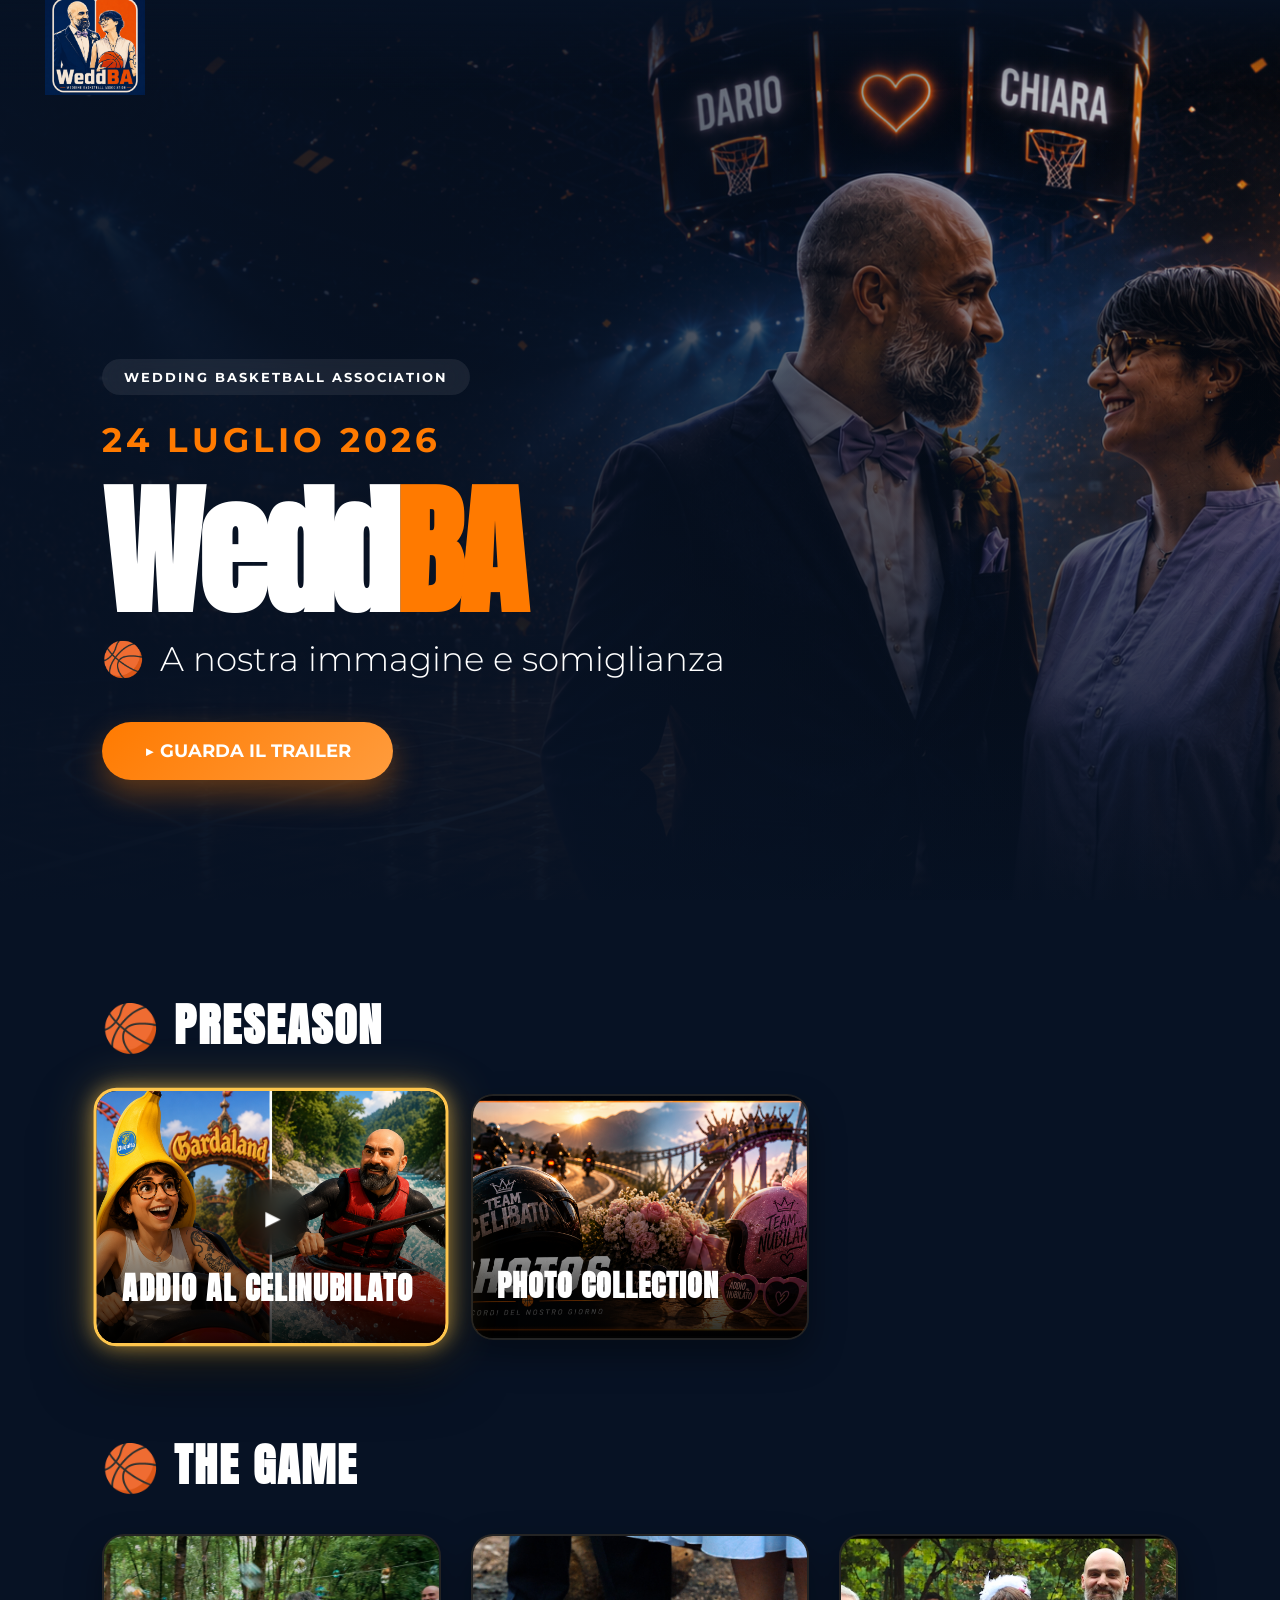
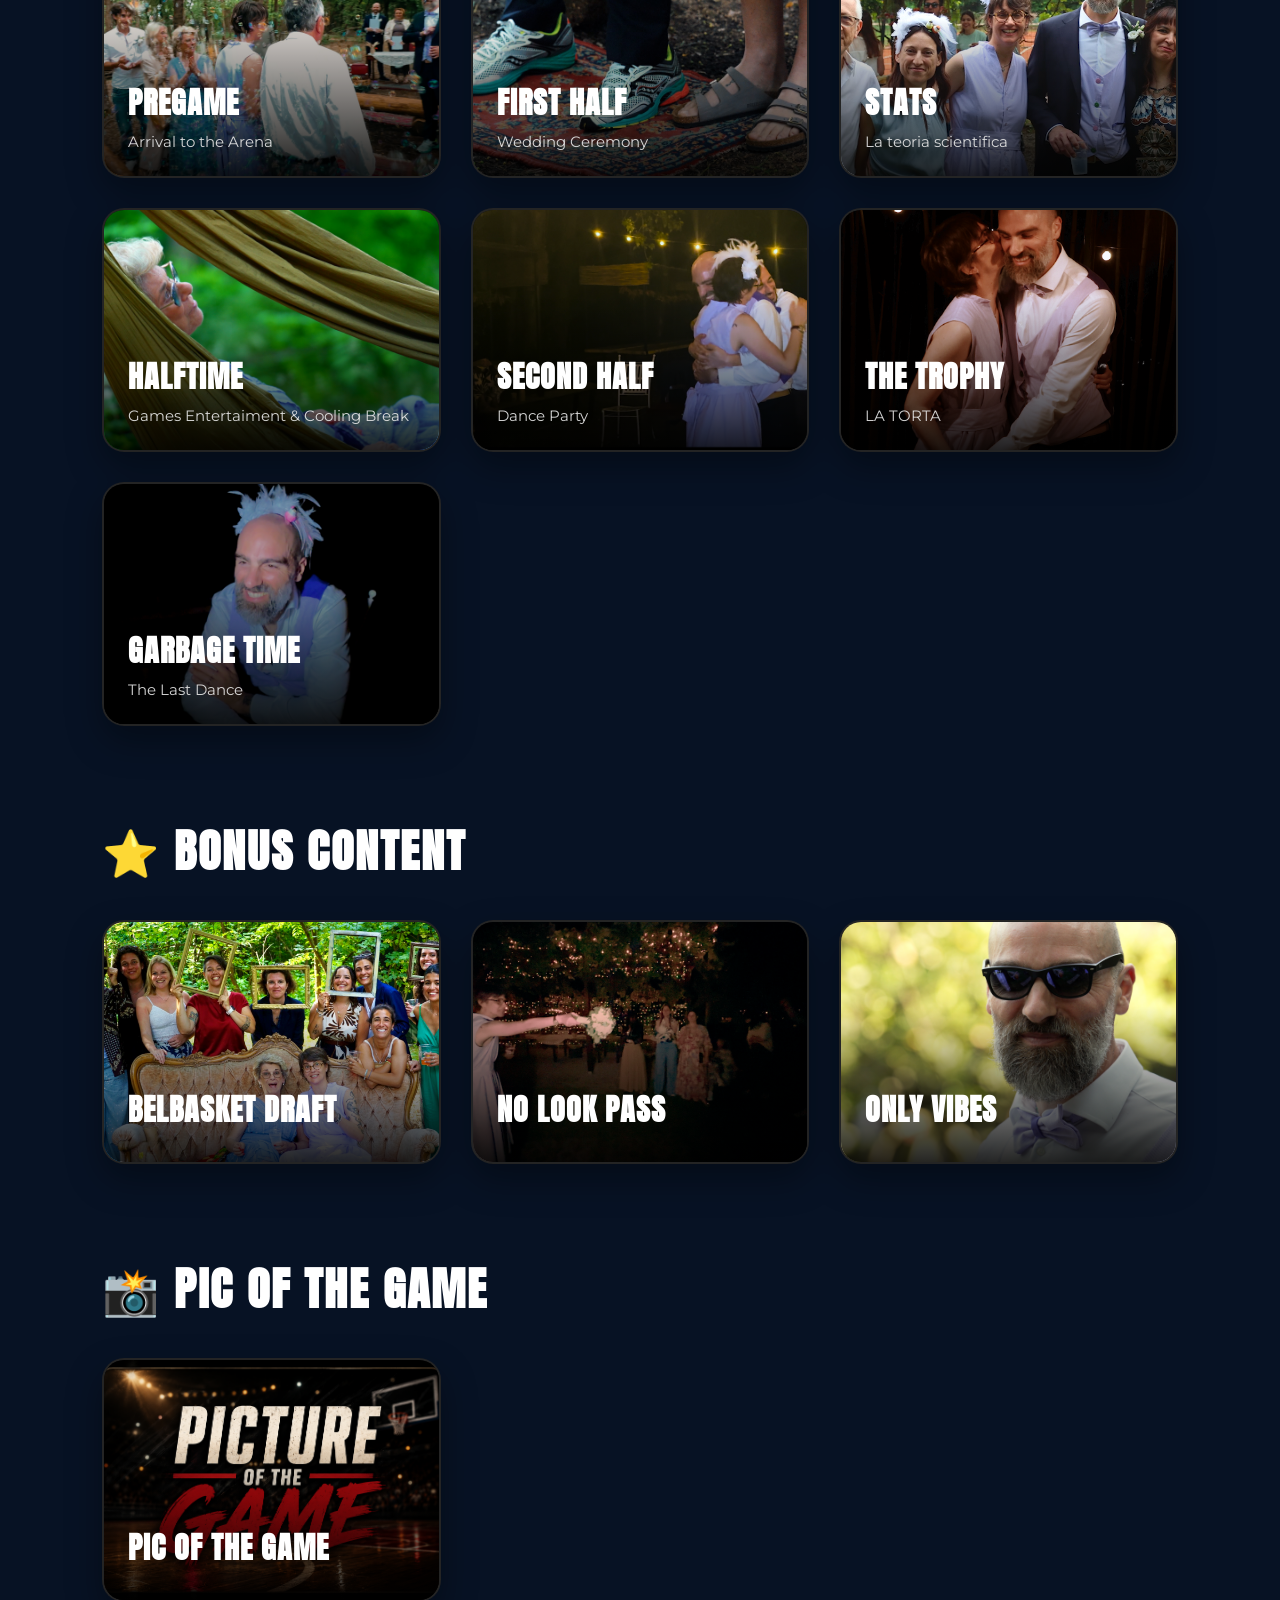
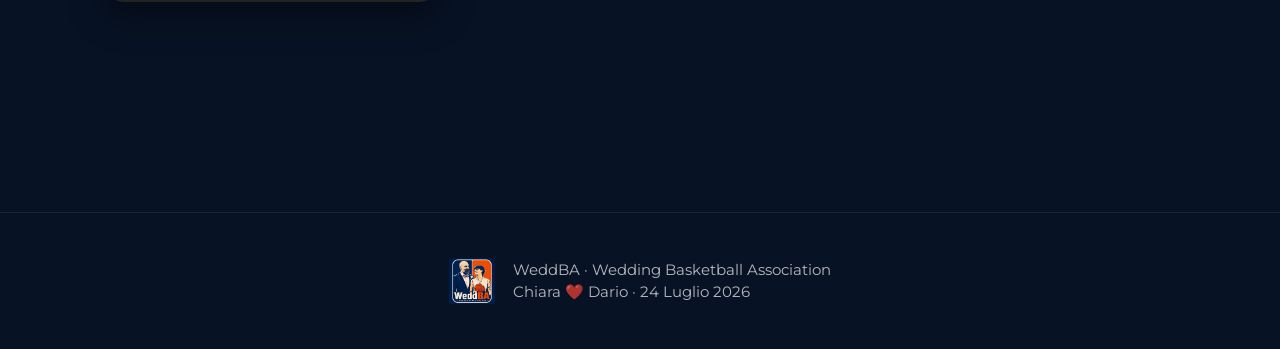
==== index.html @ 8e55c770 "Versione finale WeddBA" ====
<!DOCTYPE html>
<html lang="it">

<head>

    <meta charset="UTF-8">
    <meta name="viewport" content="width=device-width, initial-scale=1.0">

    <title>WeddBA | Chiara & Dario</title>

    <meta name="theme-color" content="#081528">

    <link rel="manifest" href="manifest.json">

    <link rel="stylesheet" href="style.css">

    <link rel="preconnect" href="https://fonts.googleapis.com">

    <link rel="preconnect" href="https://fonts.gstatic.com" crossorigin>

    <link href="https://fonts.googleapis.com/css2?family=Anton&family=Montserrat:wght@300;400;500;600;700&display=swap" rel="stylesheet">

</head>

<body>

<!-- ===========================
        HEADER
=========================== -->

<header id="header">

    <div class="logo">

        <img src="images/logo.png" alt="WeddBA">

    </div>

</header>

<!-- ===========================
          HERO
=========================== -->

<section class="hero">

    <div class="overlay"></div>

    <div class="hero-content">

        <span class="league">
            WEDDING BASKETBALL ASSOCIATION
        </span>

        <div class="hero-date">
            24 LUGLIO 2026
        </div>

        <h1 class="hero-title">

            <span class="w">W</span><span class="edd">edd</span><span class="ba">BA</span>

        </h1>

        <p class="hero-subtitle">

            <span class="ball">🏀</span>

            A nostra immagine e somiglianza

        </p>

        <button class="hero-button">

            <span class="play">▶</span>

            GUARDA IL TRAILER

        </button>

    </div>

</section>

<!-- ===========================
        CATEGORIE
=========================== -->

<section id="categories" class="categories">

    <div id="categoriesContainer"></div>

</section>

<!-- ===========================
        FOOTER
=========================== -->

<footer class="footer">

    <img src="images/logo.png" alt="WeddBA" class="footer-logo">

    <div class="footer-text">

        <p>WeddBA · Wedding Basketball Association</p>

        <p>Chiara ❤️ Dario · 24 Luglio 2026</p>

    </div>

</footer>

<script src="data.js"></script>
<script src="script.js"></script>

<script>

window.addEventListener("load",()=>{

    const target=sessionStorage.getItem("returnTo");

    if(!target) return;

    setTimeout(()=>{

        const card=document.getElementById(target);

        if(card){

            card.scrollIntoView({

                behavior:"smooth",
                block:"center"

            });

        }

    },200);

});

</script>

<script>

document.querySelector(".hero-button").addEventListener("click",()=>{

    window.location.href="player.html?video=wLTiqjkjbIs";

});

</script>

</body>

</html>
---- style.css ----
/* =====================================================
   WEDDBA STYLE.CSS
   PARTE 1 - RESET / VARIABILI / BODY / HEADER
===================================================== */

*{
    margin:0;
    padding:0;
    box-sizing:border-box;
}

html{
    scroll-behavior:smooth;
}

:root{

    --background:#071224;
    --surface:#0d1b33;
    --card:#122542;
    --card2:#173154;

    --orange:#ff7a00;
    --orange-light:#ff9c3d;
    --gold:#ffc64d;

    --white:#ffffff;
    --text:#d8dde8;

    --radius:22px;

    --shadow:0 15px 45px rgba(0,0,0,.35);

    --transition:.35s;

}

body{

    font-family:'Montserrat',sans-serif;

    background:

        repeating-linear-gradient(
            90deg,
            rgba(255,255,255,.012) 0,
            rgba(255,255,255,.012) 2px,
            transparent 2px,
            transparent 120px
        ),

        repeating-linear-gradient(
            0deg,
            rgba(255,255,255,.018) 0,
            rgba(255,255,255,.018) 1px,
            transparent 1px,
            transparent 70px
        ),

        radial-gradient(
            circle at top,
            rgba(255,170,60,.03),
            transparent 65%
        ),

        var(--background);

    background-attachment:fixed;

    color:var(--white);

    overflow-x:hidden;

}

body::before{

    content:"";

    position:fixed;

    inset:0;

    pointer-events:none;

    background:radial-gradient(

        circle,

        rgba(255,140,0,.05),

        transparent 70%

    );

    z-index:-2;

}

body::after{

    content:"";

    position:fixed;

    inset:0;

    pointer-events:none;

    opacity:.05;

    background:

        radial-gradient(

            circle,

            transparent 0,

            transparent 180px,

            rgba(255,255,255,.7) 182px,

            transparent 184px

        ),

        linear-gradient(

            rgba(255,255,255,.6),

            rgba(255,255,255,.6)

        );

    background-repeat:no-repeat;

    background-position:center center;

    background-size:380px 380px,2px 100%;

    z-index:-1;

}

/* =====================================================
   HEADER
===================================================== */

#header{

    position:fixed;

    top:0;
    left:0;
    right:0;

    height:90px;

    display:flex;

    justify-content:space-between;

    align-items:center;

    padding:0 45px;

    background:linear-gradient(
        to bottom,
        rgba(7,18,36,.92),
        rgba(7,18,36,0)
    );

    z-index:999;

    transition:.35s;

}

#header.scrolled{

    background:rgba(7,18,36,.96);

    backdrop-filter:blur(14px);

}

/* ================= LOGO ================= */

.logo{

    display:flex;

    align-items:center;

}

.logo img{

    width:100px;

    height:100px;

    display:block;

}

/* ================= MENU ================= */

nav{

    display:flex;

    gap:36px;

}

nav a{

    color:#fff;

    text-decoration:none;

    font-weight:600;

    transition:.35s;

    position:relative;

}

nav a:hover{

    color:var(--orange);

}

nav a::after{

    content:"";

    position:absolute;

    left:0;

    bottom:-8px;

    width:0;

    height:2px;

    background:var(--orange);

    transition:.35s;

}

nav a:hover::after{

    width:100%;

}

/* =====================================================
   PARTE 2 - HERO
===================================================== */

.hero{

    position:relative;

    height:100vh;

    display:flex;

    align-items:flex-end;

    padding:0 8% 120px;

    background:url("images/hero.png") center center/cover no-repeat;

    overflow:hidden;

}

.hero::before{

    content:"";

    position:absolute;

    inset:0;

    background:

        linear-gradient(

            90deg,

            rgba(7,18,36,.95) 0%,

            rgba(7,18,36,.75) 45%,

            rgba(7,18,36,.25) 75%,

            rgba(7,18,36,.05) 100%

        ),

        linear-gradient(

            180deg,

            transparent,

            rgba(7,18,36,.92)

        );

}

.hero-content{

    position:relative;

    z-index:2;

    max-width:720px;

}

/* ================= BADGE ================= */

.league{

    display:inline-flex;

    align-items:center;

    gap:10px;

    padding:10px 22px;

    border-radius:999px;

    background:rgba(255,255,255,.08);

    backdrop-filter:blur(18px);

    font-size:13px;

    font-weight:700;

    letter-spacing:2px;

    text-transform:uppercase;

}

/* ================= DATA ================= */

.hero-date{

    margin:24px 0 28px;

    color:var(--orange);

    font-size:34px;

    font-weight:700;

    letter-spacing:4px;

}

/* ================= TITOLO ================= */

.hero-title{

    font-family:'Anton',sans-serif;

    font-size:clamp(100px,11vw,180px);

    line-height:.9;

    letter-spacing:-4px;

    margin:0;

}

.hero-title .w{

    color:#fff;

}

.hero-title .edd{

    color:#fff;

}

.hero-title .ba{

    color:var(--orange);

}

/* ================= SOTTOTITOLO ================= */

.hero-subtitle{

    display:flex;

    align-items:center;

    gap:16px;

    margin-top:22px;

    font-size:34px;

    font-weight:300;

}

.hero-subtitle .ball{

    font-size:34px;

}

/* ================= BOTTONE ================= */

.hero-button{

    margin-top:42px;

    padding:18px 42px;

    border:none;

    border-radius:50px;

    cursor:pointer;

    background:linear-gradient(
        135deg,
        var(--orange),
        var(--orange-light)
    );

    color:#fff;

    font-size:18px;

    font-weight:700;

    box-shadow:0 14px 30px rgba(255,122,0,.35);

    transition:.35s;

}

.hero-button:hover{

    transform:translateY(-4px);

    box-shadow:0 22px 45px rgba(255,122,0,.45);

}

/* ================= ANIMAZIONI ================= */

.hero-content>*{

    opacity:0;

    transform:translateY(40px);

    animation:fadeUp .8s forwards;

}

.hero-content .league{

    animation-delay:.1s;

}

.hero-content .hero-date{

    animation-delay:.25s;

}

.hero-content .hero-title{

    animation-delay:.45s;

}

.hero-content .hero-subtitle{

    animation-delay:.65s;

}

.hero-content .hero-button{

    animation-delay:.9s;

}

@keyframes fadeUp{

    to{

        opacity:1;

        transform:translateY(0);

    }

}

/* ================= RESPONSIVE ================= */

@media(max-width:900px){

    .hero{

        padding:0 6% 90px;

    }

    .hero-title{

        font-size:72px;

    }

    .hero-subtitle{

        font-size:28px;

    }

}

@media(max-width:600px){

    .hero{

        padding-bottom:70px;

    }

    .hero-title{

        font-size:56px;

    }

    .hero-date{

        font-size:20px;

    }

    .hero-subtitle{

        font-size:22px;

    }

}

/* =====================================================
   PARTE 3 - SEZIONI E GRIGLIA
===================================================== */

.categories{

    padding:90px 8%;

}

.season-section{

    margin-bottom:90px;

}

/* ==========================
   TITOLO SEZIONE
========================== */

.section-title-custom{

    display:flex;

    align-items:center;

    gap:14px;

    margin-bottom:35px;

    font-family:'Anton',sans-serif;

    font-size:46px;

    letter-spacing:2px;

    text-transform:uppercase;

    color:#fff;

}

/* ==========================
   GRIGLIA
========================== */

.cards-grid{

    display:grid;

    grid-template-columns:repeat(3,minmax(0,1fr));

    gap:30px;

    align-items:stretch;

}

/* ==========================
   RESPONSIVE
========================== */

@media(max-width:1200px){

    .cards-grid{

        grid-template-columns:repeat(2,minmax(0,1fr));

    }

}

@media(max-width:700px){

    .cards-grid{

        grid-template-columns:1fr;

    }

}

/* ==========================
   SPAZIATURA SEZIONI
========================== */

.season-section:last-child{

    margin-bottom:30px;

}

/* ==========================
   CARD GRANDE
========================== */

.large-card{

    grid-column:span 3;

}

@media(max-width:1200px){

    .large-card{

        grid-column:span 2;

    }

}

@media(max-width:700px){

    .large-card{

        grid-column:auto;

    }

}

/* =====================================================
   PARTE 4 - CARD
===================================================== */

.category{

    position:relative;

    overflow:hidden;

    border-radius:22px;

    background:#111;

    border:2px solid rgba(255,255,255,.08);

    box-shadow:0 15px 35px rgba(0,0,0,.35);

    cursor:pointer;

    transition:
        transform .35s ease,
        box-shadow .35s ease,
        border-color .35s ease;

}

.category:hover{

    transform:translateY(-8px);

    border-color:#ff8a00;

    box-shadow:
        0 25px 45px rgba(0,0,0,.45);

}

/* ==========================
   IMMAGINE
========================== */

.category img{

    width:100%;

    height:240px;

    display:block;

    object-fit:cover;

    transition:
        transform .45s ease,
        filter .45s ease;

}

.category:hover img{

    transform:scale(1.08);

    filter:brightness(.9);

}

/* ==========================
   OVERLAY
========================== */

.category::after{

    content:"";

    position:absolute;

    inset:0;

    background:linear-gradient(

        transparent 35%,

        rgba(0,0,0,.85)

    );

    pointer-events:none;

}

/* ==========================
   TESTO
========================== */

.category-content{

    position:absolute;

    left:0;

    right:0;

    bottom:0;

    z-index:2;

    padding:24px;

}

.category-content h3{

    font-family:'Anton',sans-serif;

    font-size:30px;

    letter-spacing:1px;

    margin-bottom:6px;

}

.card-subtitle{

    color:#e5e5e5;

    font-size:15px;

    opacity:.92;

    line-height:1.4;

}

/* ==========================
   PLAY ICON
========================== */

.play-icon{

    position:absolute;

    top:50%;
    left:50%;

    transform:translate(-50%,-50%) scale(.8);

    width:72px;
    height:72px;

    border-radius:50%;

    background:rgba(0,0,0,.55);

    backdrop-filter:blur(10px);

    display:flex;

    justify-content:center;

    align-items:center;

    color:#fff;

    font-size:34px;

    opacity:0;

    transition:.3s;

    z-index:3;

    pointer-events:none;

}

.category:hover .play-icon{

    opacity:1;

    transform:translate(-50%,-50%) scale(1);

}

/* ==========================
   CARD SELEZIONATA
========================== */

.category.focused{

    transform:scale(1.05);

    border:3px solid #ffc64d;

    box-shadow:

        0 0 18px rgba(255,198,77,.55),

        0 0 40px rgba(255,198,77,.25),

        0 25px 55px rgba(0,0,0,.55);

    z-index:20;

    animation:glow .9s infinite alternate;

}

.category.focused img{

    transform:scale(1.08);

}

.category.focused .play-icon{

    opacity:1;

    transform:translate(-50%,-50%) scale(1);

}

@keyframes glow{

    from{

        box-shadow:

            0 0 15px rgba(255,198,77,.35),

            0 20px 40px rgba(0,0,0,.45);

    }

    to{

        box-shadow:

            0 0 35px rgba(255,198,77,.8),

            0 25px 50px rgba(0,0,0,.55);

    }

}

/* ==========================
   CARD GRANDE
========================== */

.large-card img{

    height:340px;

}

/* =====================================================
   PARTE 5 - FOOTER / SCROLLBAR / RESPONSIVE
===================================================== */

/* ==========================
   FOOTER
========================== */

.footer{

    display:flex;

    justify-content:center;

    align-items:center;

    gap:18px;

    padding:45px 8%;

    margin-top:90px;

    border-top:1px solid rgba(255,255,255,.08);

}

.footer-logo{

    width:46px;

    height:auto;

}

.footer-text{

    display:flex;

    flex-direction:column;

}

.footer-text p{

    margin:0;

    color:rgba(255,255,255,.7);

    font-size:15px;

    line-height:1.5;

}

/* ==========================
   PULSANTI
========================== */

button{

    font-family:'Montserrat',sans-serif;

}

button,
.category,
nav a{

    transition:var(--transition);

}

/* ==========================
   SELEZIONE TESTO
========================== */

::selection{

    background:var(--orange);

    color:#fff;

}

/* ==========================
   SCROLLBAR
========================== */

::-webkit-scrollbar{

    width:10px;

}

::-webkit-scrollbar-track{

    background:#071224;

}

::-webkit-scrollbar-thumb{

    background:linear-gradient(

        180deg,

        var(--orange),

        var(--orange-light)

    );

    border-radius:20px;

}

::-webkit-scrollbar-thumb:hover{

    background:var(--orange-light);

}

/* ==========================
   RESPONSIVE HEADER
========================== */

@media(max-width:900px){

    #header{

        padding:0 30px;

    }

    nav{

        gap:20px;

    }

}

@media(max-width:650px){

    #header{

        height:75px;

        padding:0 20px;

    }

    nav{

        display:none;

    }

    .categories{

        padding:70px 20px;

    }

    .section-title-custom{

        font-size:34px;

    }

    .footer{

        flex-direction:column;

        text-align:center;

    }

}

/* ==========================
   HALFTIME
========================== */

.back-home{

    display:flex;

    justify-content:center;

    margin:70px 0 90px;

}

.home-button{

    padding:18px 42px;

    border:none;

    border-radius:50px;

    cursor:pointer;

    background:linear-gradient(

        135deg,

        var(--orange),

        var(--orange-light)

    );

    color:#fff;

    font-size:18px;

    font-weight:700;

    box-shadow:0 14px 30px rgba(255,122,0,.35);

    transition:.35s;

}

.home-button:hover{

    transform:translateY(-4px);

    box-shadow:0 22px 45px rgba(255,122,0,.45);

}

.home-button:focus{

    outline:3px solid var(--gold);

    outline-offset:4px;

}

/* =====================================================
   PARTE 6 - FOCUS / PLAY ICON / RIFINITURE
===================================================== */

/* ==========================
   TRANSIZIONI
========================== */

.category{

    transition:
        transform .25s ease,
        box-shadow .25s ease,
        border-color .25s ease;

}

/* ==========================
   PLAY ICON
========================== */

.play-icon{

    position:absolute;

    top:50%;
    left:50%;

    transform:translate(-50%,-50%) scale(.8);

    width:72px;
    height:72px;

    border-radius:50%;

    display:flex;
    justify-content:center;
    align-items:center;

    background:rgba(0,0,0,.55);

    backdrop-filter:blur(10px);

    color:#fff;

    font-size:34px;

    opacity:0;

    pointer-events:none;

    transition:all .25s ease;

    z-index:5;

}

/* Mouse */

.category:hover .play-icon{

    opacity:1;

    transform:translate(-50%,-50%) scale(1);

}

/* Tastiera */

.category.focused .play-icon{

    opacity:1;

    transform:translate(-50%,-50%) scale(1);

}

/* ==========================
   CARD SELEZIONATA
========================== */

.category.focused{

    transform:scale(1.05);

    border:3px solid var(--gold);

    z-index:30;

    box-shadow:

        0 0 18px rgba(255,198,77,.55),

        0 0 45px rgba(255,198,77,.30),

        0 25px 55px rgba(0,0,0,.55);

    animation:glow .9s infinite alternate;

}

.category.focused img{

    transform:scale(1.08);

}

/* ==========================
   BAGLIORE
========================== */

@keyframes glow{

    from{

        box-shadow:

            0 0 12px rgba(255,198,77,.30),

            0 25px 45px rgba(0,0,0,.45);

    }

    to{

        box-shadow:

            0 0 35px rgba(255,198,77,.80),

            0 30px 60px rgba(0,0,0,.55);

    }

}

/* ==========================
   FADE UP
========================== */

.fadeUp{

    opacity:0;

    transform:translateY(40px);

    transition:.7s;

}

.fadeUp.show{

    opacity:1;

    transform:translateY(0);

}

.back-btn{

    display:inline-flex;
    align-items:center;

    padding:12px 24px;

    background:rgba(255,255,255,.08);

    border:1px solid rgba(255,255,255,.15);

    border-radius:999px;

    color:#fff;

    text-decoration:none;

    font-weight:600;

    backdrop-filter:blur(10px);

    transition:.3s;

}

.back-btn:hover{

    background:#f6b21a;

    color:#071224;

    transform:translateY(-2px);

}

.back-btn span{

    transition:.3s;

}

.back-btn:hover span{

    transform:translateX(-4px);

}
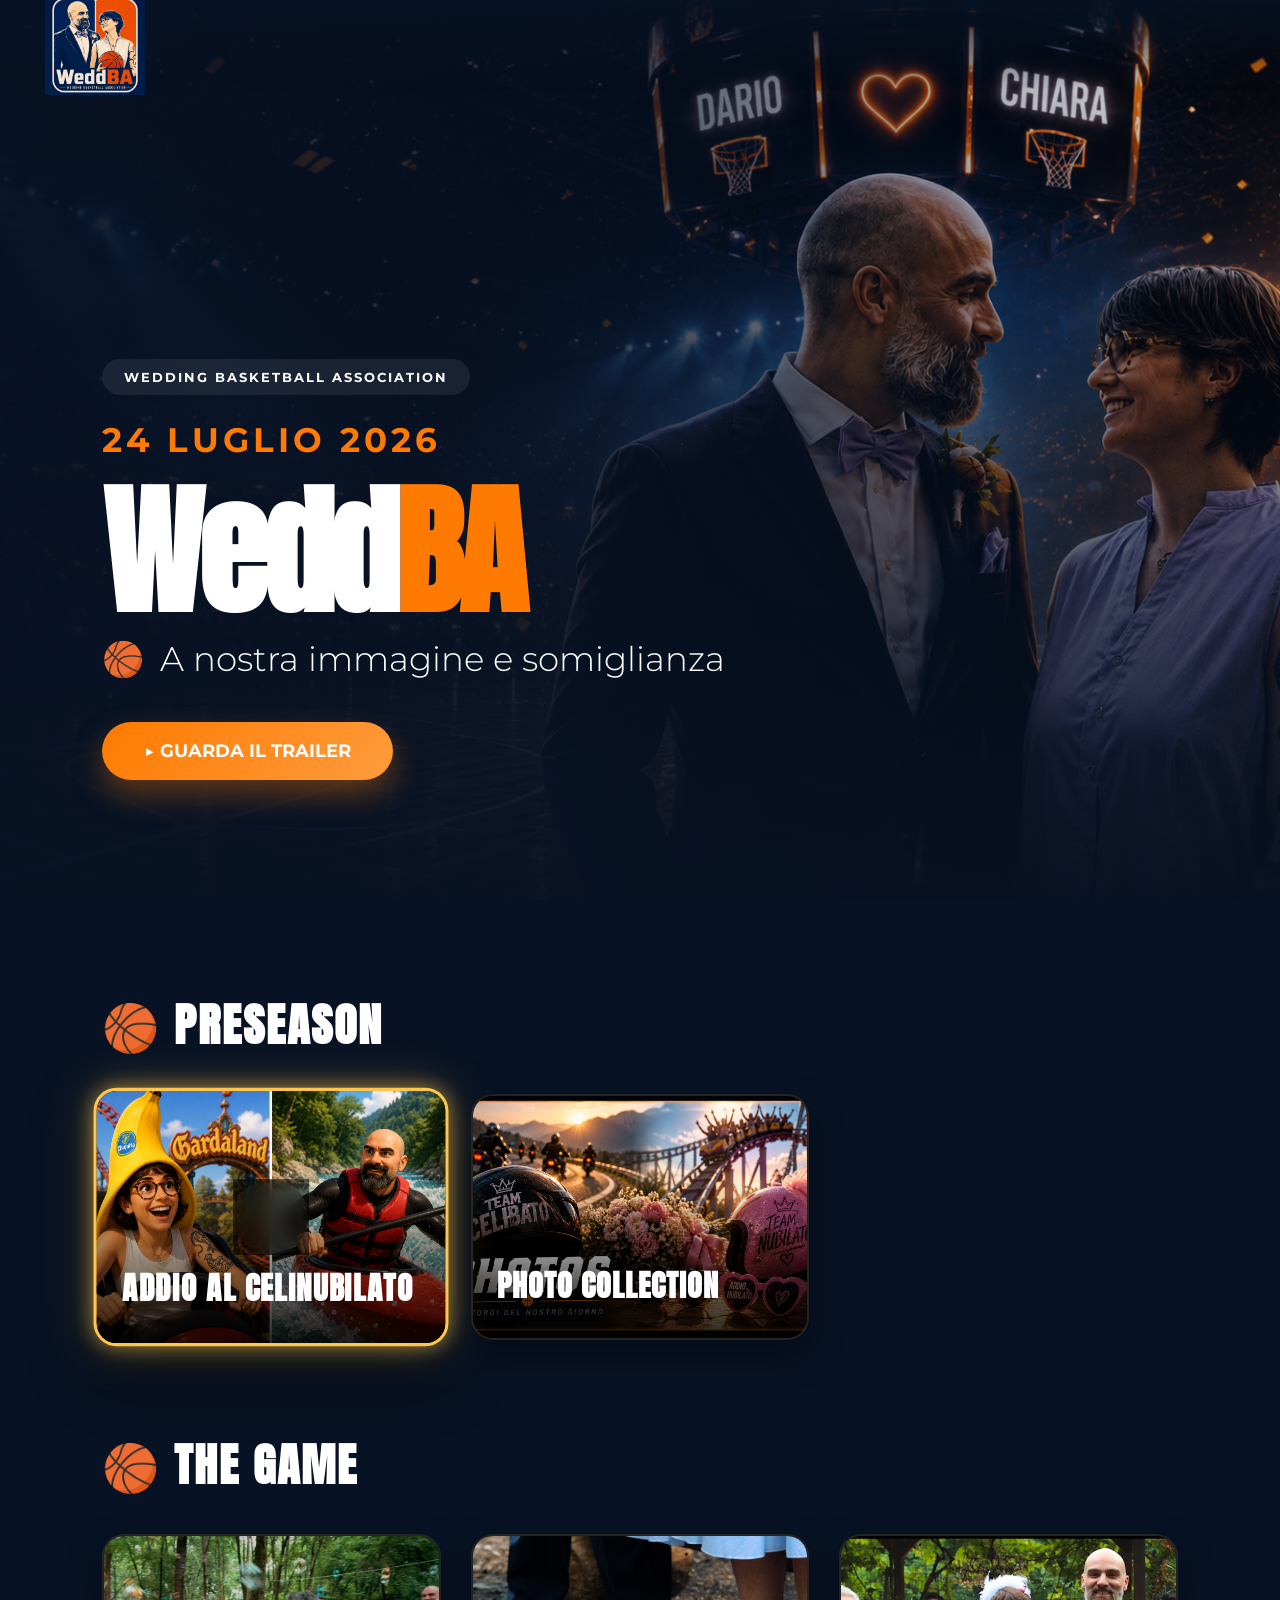
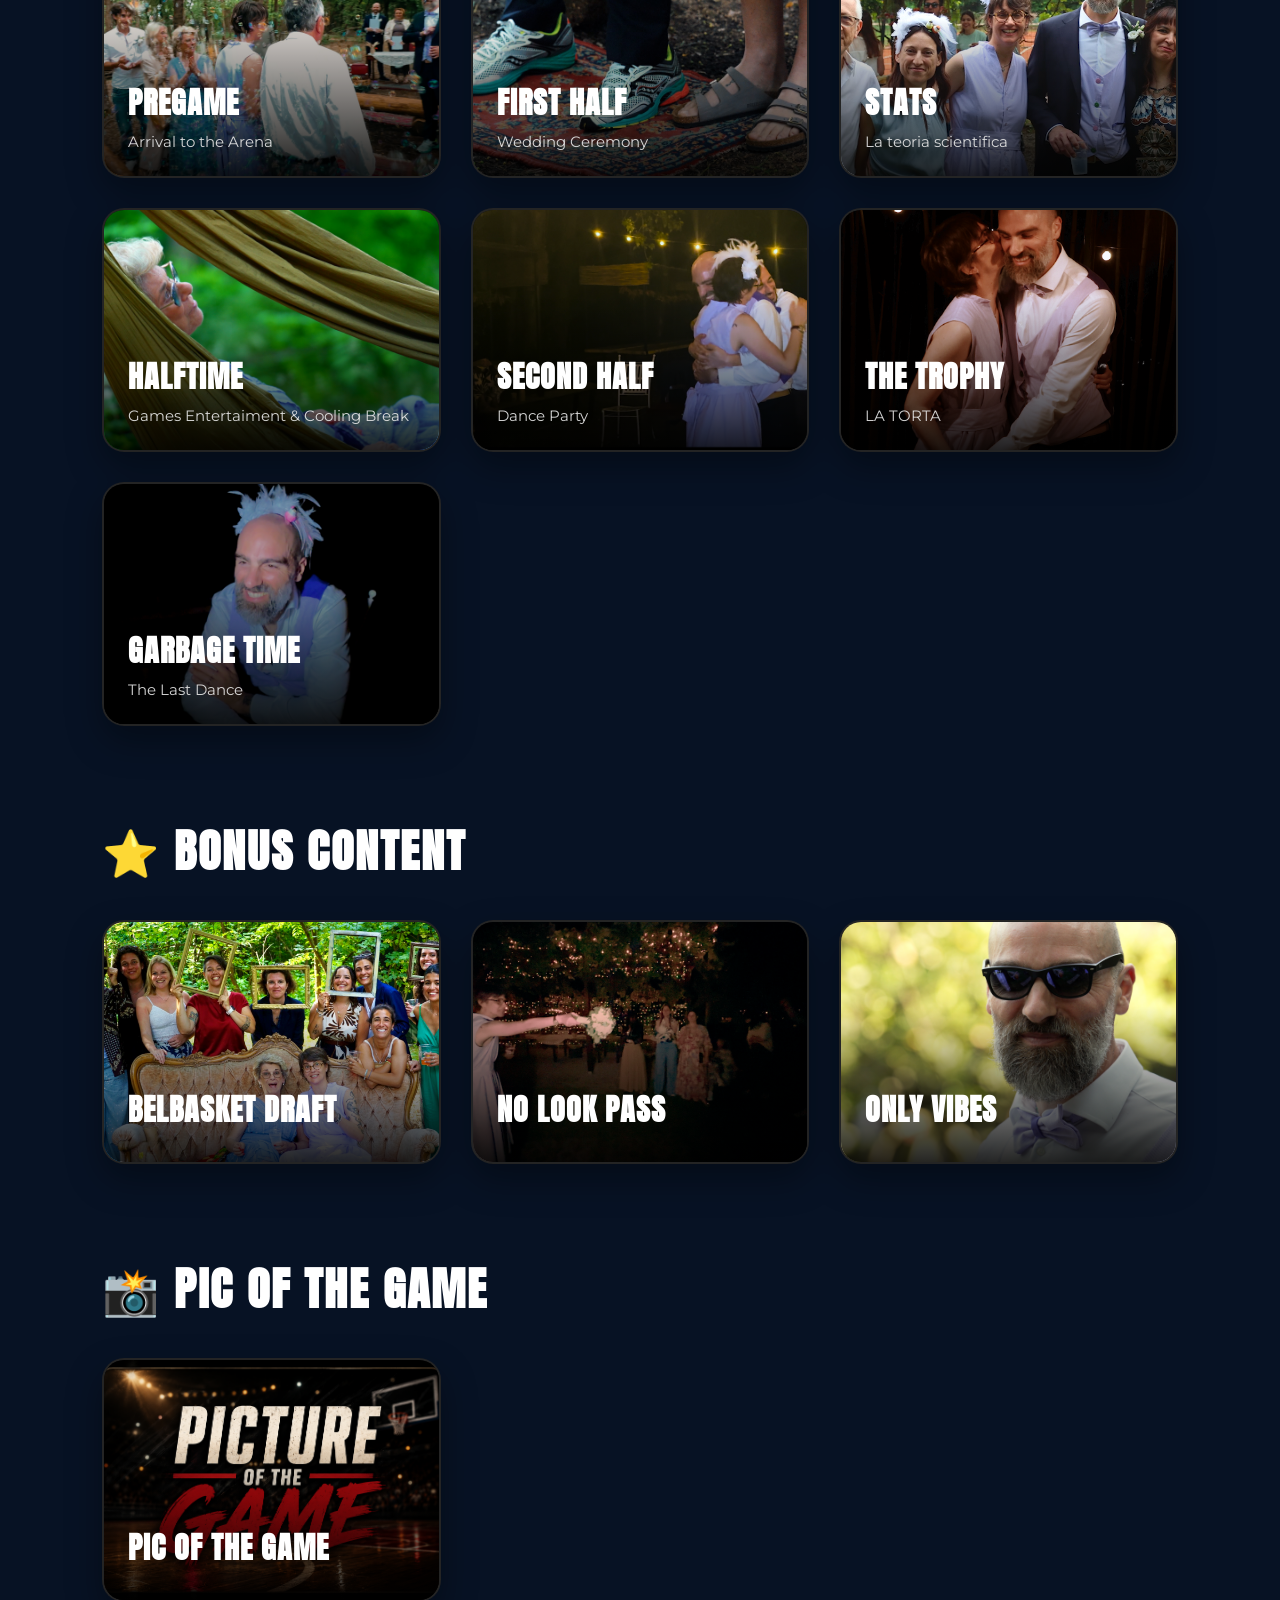
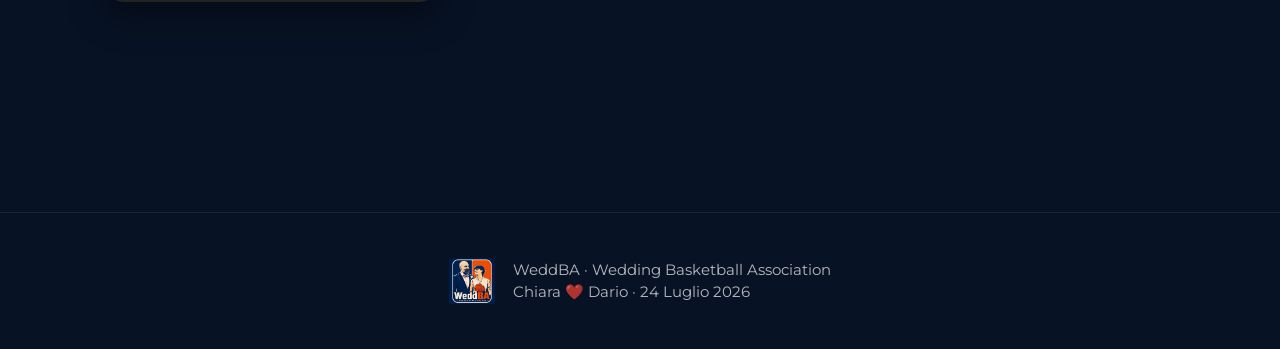
==== commit c5b6becb: "Aggiunta PWA e installazione app" ====
--- a/index.html
+++ b/index.html
@@ -3,6 +3,8 @@
 
 <head>
 
+    
+
     <meta charset="UTF-8">
     <meta name="viewport" content="width=device-width, initial-scale=1.0">
 
@@ -20,9 +22,38 @@
 
     <link href="https://fonts.googleapis.com/css2?family=Anton&family=Montserrat:wght@300;400;500;600;700&display=swap" rel="stylesheet">
 
+<link rel="manifest" href="manifest.json">
+
+<meta name="theme-color" content="#081528">
+
+<meta name="apple-mobile-web-app-capable" content="yes">
+
+<meta name="apple-mobile-web-app-status-bar-style" content="black-translucent">
+
+<meta name="apple-mobile-web-app-title" content="WeddBA">
+
+<link rel="apple-touch-icon" href="images/icon-192.png">
+
 </head>
 
 <body>
+
+
+<div id="install-banner">
+
+    <div>
+
+        🏀 Installa <strong>WeddBA</strong> sul tuo telefono
+
+    </div>
+
+    <button id="install-btn">
+
+        Installa
+
+    </button>
+
+</div>
 
 <!-- ===========================
         HEADER
@@ -152,6 +183,38 @@
 
 </script>
 
+<script>
+
+if("serviceWorker" in navigator){
+
+    window.addEventListener("load",()=>{
+
+        navigator.serviceWorker.register("sw.js");
+
+    });
+
+}
+
+</script>
+
+<script>
+
+if("serviceWorker" in navigator){
+
+    window.addEventListener("load",()=>{
+
+        navigator.serviceWorker.register("./sw.js")
+        .then(()=>console.log("🏀 WeddBA Ready"))
+        .catch(err=>console.log(err));
+
+    });
+
+}
+
+</script>
+
+<script src="install.js"></script>
+
 </body>
 
 </html>
--- a/style.css
+++ b/style.css
@@ -1399,4 +1399,63 @@
 
     transform:translateX(-4px);
 
+}
+
+
+#install-banner{
+
+    position:fixed;
+
+    left:20px;
+
+    right:20px;
+
+    bottom:20px;
+
+    background:#081528;
+
+    border:2px solid #ff9800;
+
+    border-radius:18px;
+
+    padding:18px 22px;
+
+    display:none;
+
+    justify-content:space-between;
+
+    align-items:center;
+
+    color:white;
+
+    z-index:99999;
+
+    box-shadow:0 0 30px rgba(255,153,0,.35);
+
+}
+
+#install-btn{
+
+    background:#ff9800;
+
+    color:white;
+
+    border:none;
+
+    padding:12px 22px;
+
+    border-radius:12px;
+
+    font-weight:bold;
+
+    cursor:pointer;
+
+    transition:.3s;
+
+}
+
+#install-btn:hover{
+
+    transform:scale(1.05);
+
 }
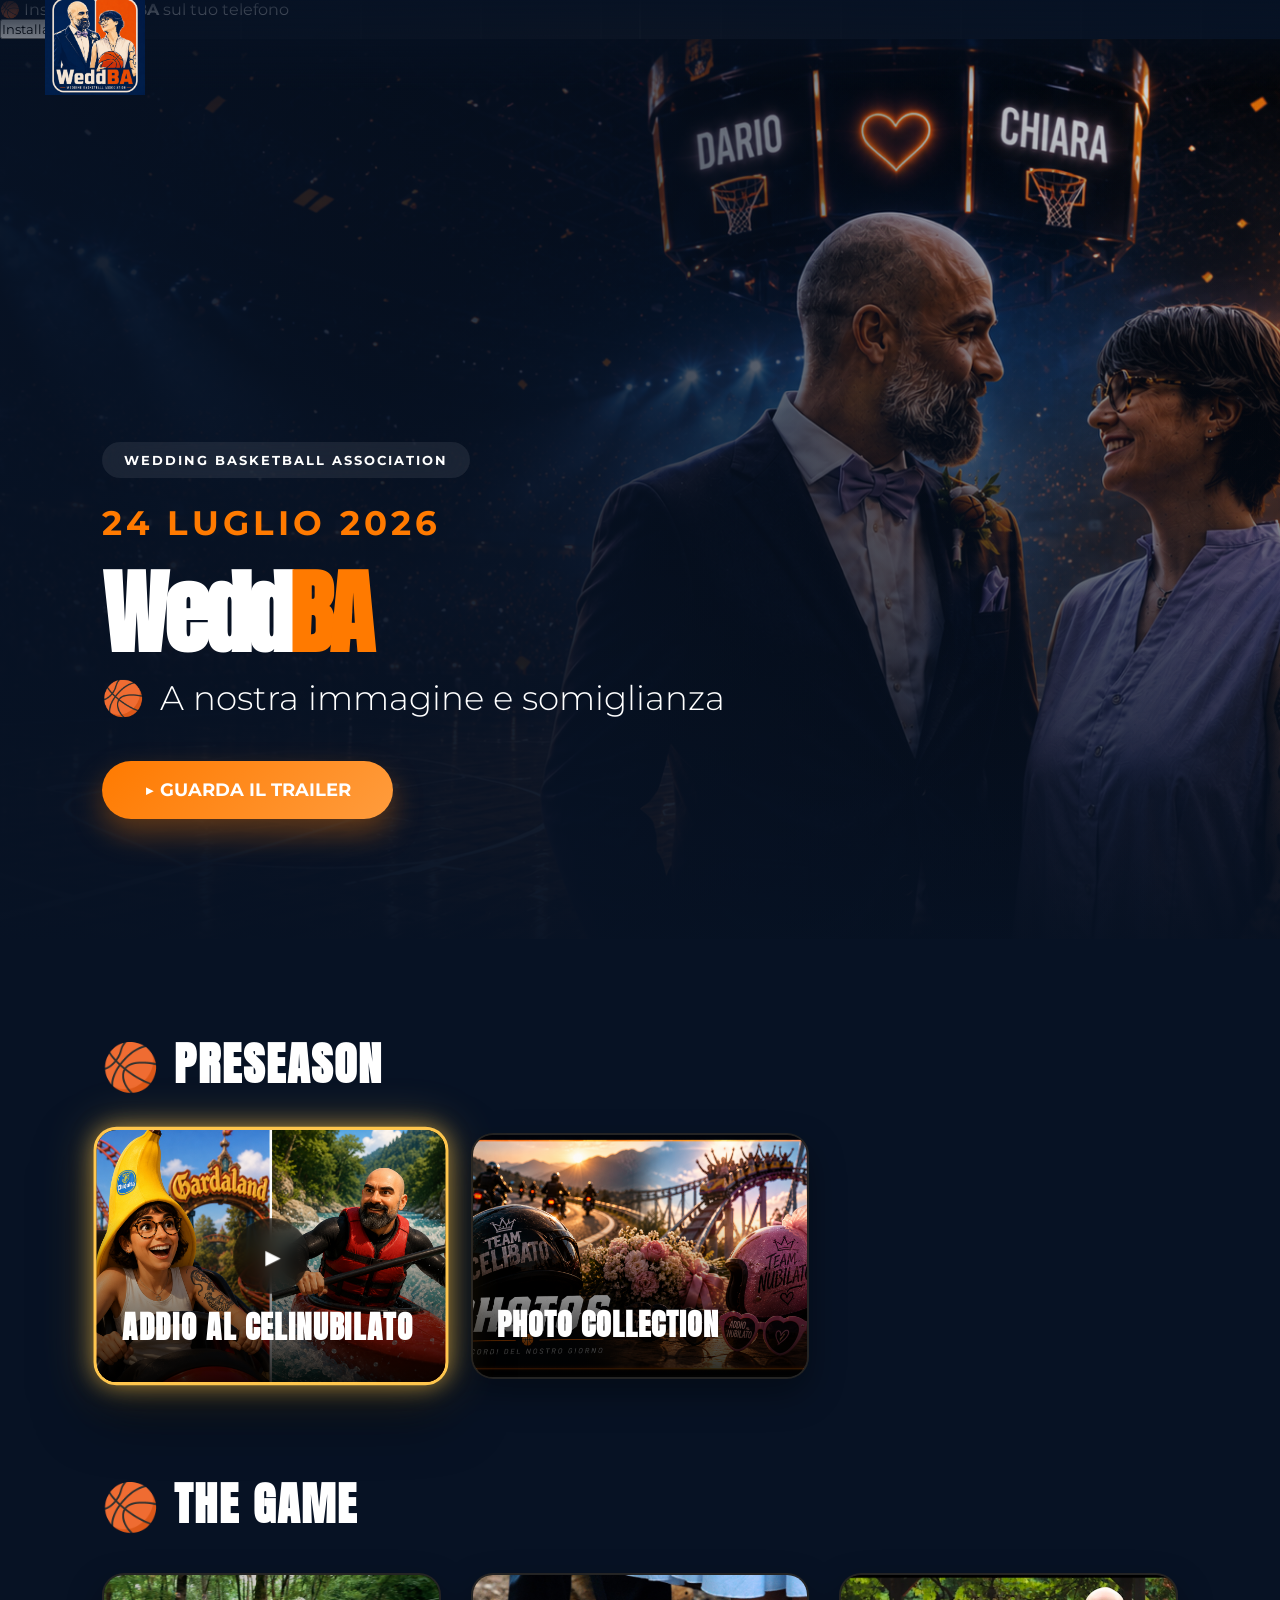
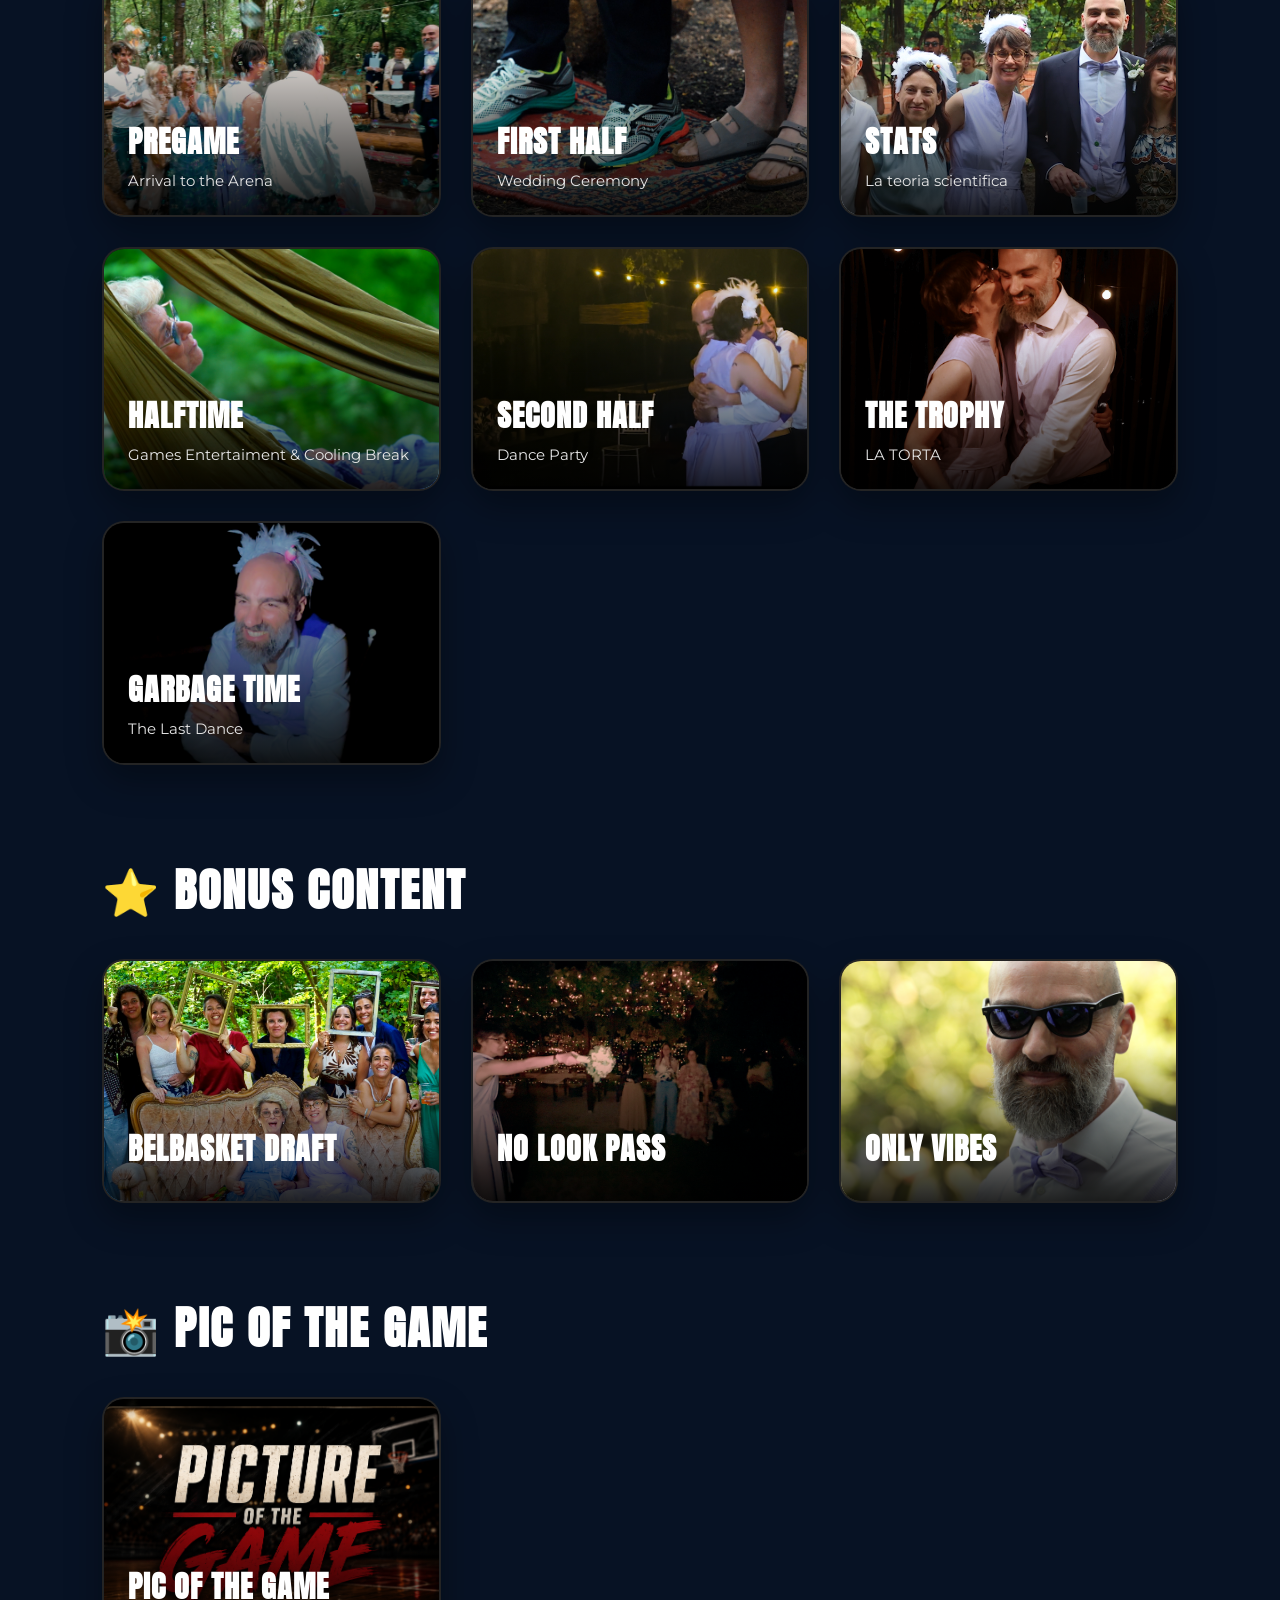
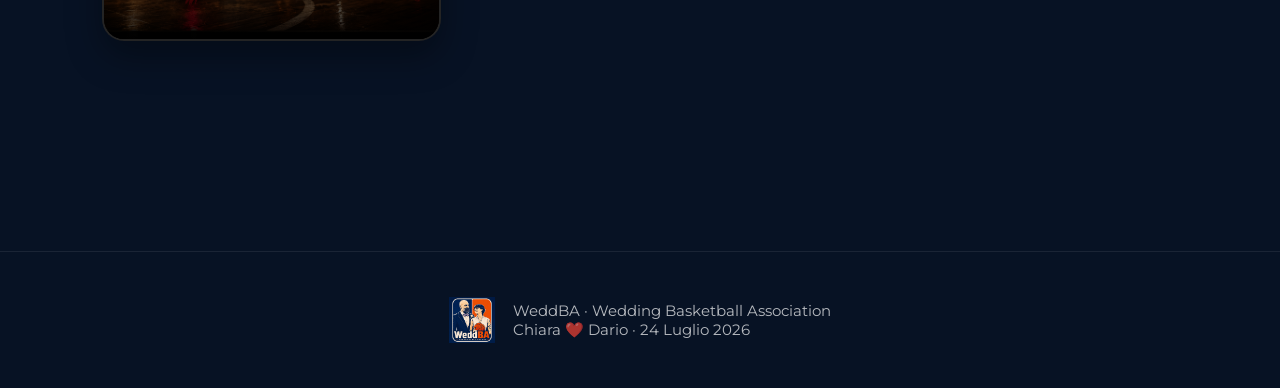
==== commit 3bec6ecc: "Spostati CSS nella cartella css" ====
--- a/index.html
+++ b/index.html
@@ -3,18 +3,30 @@
 
 <head>
 
-    
-
     <meta charset="UTF-8">
     <meta name="viewport" content="width=device-width, initial-scale=1.0">
 
     <title>WeddBA | Chiara & Dario</title>
 
+    <!-- ==========================
+         PWA
+    =========================== -->
+
+    <link rel="manifest" href="manifest.json">
+
     <meta name="theme-color" content="#081528">
 
-    <link rel="manifest" href="manifest.json">
-
-    <link rel="stylesheet" href="style.css">
+    <meta name="apple-mobile-web-app-capable" content="yes">
+
+    <meta name="apple-mobile-web-app-status-bar-style" content="black-translucent">
+
+    <meta name="apple-mobile-web-app-title" content="WeddBA">
+
+    <link rel="apple-touch-icon" href="images/icon-192.png">
+
+    <!-- ==========================
+         GOOGLE FONTS
+    =========================== -->
 
     <link rel="preconnect" href="https://fonts.googleapis.com">
 
@@ -22,22 +34,31 @@
 
     <link href="https://fonts.googleapis.com/css2?family=Anton&family=Montserrat:wght@300;400;500;600;700&display=swap" rel="stylesheet">
 
-<link rel="manifest" href="manifest.json">
-
-<meta name="theme-color" content="#081528">
-
-<meta name="apple-mobile-web-app-capable" content="yes">
-
-<meta name="apple-mobile-web-app-status-bar-style" content="black-translucent">
-
-<meta name="apple-mobile-web-app-title" content="WeddBA">
-
-<link rel="apple-touch-icon" href="images/icon-192.png">
+    <!-- ==========================
+         CSS
+    =========================== -->
+
+    <link rel="stylesheet" href="css/style.css">
+
+    <link rel="stylesheet" href="css/header.css">
+
+    <link rel="stylesheet" href="css/hero.css">
+
+    <link rel="stylesheet" href="css/cards.css">
+
+    <link rel="stylesheet" href="css/footer.css">
+
+    <link rel="stylesheet" href="css/responsive.css">
+
+    <link rel="stylesheet" href="css/pwa.css">
 
 </head>
 
 <body>
 
+<!-- ==========================
+     INSTALL APP
+========================== -->
 
 <div id="install-banner">
 
@@ -55,9 +76,9 @@
 
 </div>
 
-<!-- ===========================
-        HEADER
-=========================== -->
+<!-- ==========================
+     HEADER
+========================== -->
 
 <header id="header">
 
@@ -69,22 +90,24 @@
 
 </header>
 
-<!-- ===========================
-          HERO
-=========================== -->
+<!-- ==========================
+     HERO
+========================== -->
 
 <section class="hero">
 
-    <div class="overlay"></div>
-
     <div class="hero-content">
 
         <span class="league">
+
             WEDDING BASKETBALL ASSOCIATION
+
         </span>
 
         <div class="hero-date">
+
             24 LUGLIO 2026
+
         </div>
 
         <h1 class="hero-title">
@@ -103,9 +126,7 @@
 
         <button class="hero-button">
 
-            <span class="play">▶</span>
-
-            GUARDA IL TRAILER
+            ▶ GUARDA IL TRAILER
 
         </button>
 
@@ -113,9 +134,9 @@
 
 </section>
 
-<!-- ===========================
-        CATEGORIE
-=========================== -->
+<!-- ==========================
+     CATEGORIE
+========================== -->
 
 <section id="categories" class="categories">
 
@@ -123,13 +144,17 @@
 
 </section>
 
-<!-- ===========================
-        FOOTER
-=========================== -->
+<!-- ==========================
+     FOOTER
+========================== -->
 
 <footer class="footer">
 
-    <img src="images/logo.png" alt="WeddBA" class="footer-logo">
+    <img src="images/logo.png"
+
+         class="footer-logo"
+
+         alt="WeddBA">
 
     <div class="footer-text">
 
@@ -141,80 +166,68 @@
 
 </footer>
 
+<!-- ==========================
+     SCRIPT
+========================== -->
+
 <script src="data.js"></script>
+
 <script src="script.js"></script>
 
+<script src="install.js"></script>
+
 <script>
 
 window.addEventListener("load",()=>{
 
     const target=sessionStorage.getItem("returnTo");
 
-    if(!target) return;
-
-    setTimeout(()=>{
-
-        const card=document.getElementById(target);
-
-        if(card){
-
-            card.scrollIntoView({
-
-                behavior:"smooth",
-                block:"center"
-
-            });
-
-        }
-
-    },200);
+    if(target){
+
+        setTimeout(()=>{
+
+            const card=document.getElementById(target);
+
+            if(card){
+
+                card.scrollIntoView({
+
+                    behavior:"smooth",
+
+                    block:"center"
+
+                });
+
+            }
+
+        },200);
+
+    }
 
 });
 
+document.querySelector(".hero-button").addEventListener("click",()=>{
+
+    window.location.href="player.html?video=wLTiqjkjbIs";
+
+});
+
+if("serviceWorker" in navigator){
+
+    window.addEventListener("load",()=>{
+
+        navigator.serviceWorker.register("./sw.js")
+
+        .then(()=>console.log("🏀 WeddBA Ready"))
+
+        .catch(console.error);
+
+    });
+
+}
+
 </script>
 
-<script>
-
-document.querySelector(".hero-button").addEventListener("click",()=>{
-
-    window.location.href="player.html?video=wLTiqjkjbIs";
-
-});
-
-</script>
-
-<script>
-
-if("serviceWorker" in navigator){
-
-    window.addEventListener("load",()=>{
-
-        navigator.serviceWorker.register("sw.js");
-
-    });
-
-}
-
-</script>
-
-<script>
-
-if("serviceWorker" in navigator){
-
-    window.addEventListener("load",()=>{
-
-        navigator.serviceWorker.register("./sw.js")
-        .then(()=>console.log("🏀 WeddBA Ready"))
-        .catch(err=>console.log(err));
-
-    });
-
-}
-
-</script>
-
-<script src="install.js"></script>
-
 </body>
 
 </html>
--- a/css/style.css
+++ b/css/style.css
@@ -0,0 +1,1200 @@
+/* =====================================================
+   WEDDBA
+   PARTE 1 - RESET / ROOT / BODY
+===================================================== */
+
+
+/* ==========================
+   RESET
+========================== */
+
+*{
+
+    margin:0;
+    padding:0;
+    box-sizing:border-box;
+
+}
+
+html{
+
+    scroll-behavior:smooth;
+    height:100%;
+
+}
+
+
+/* ==========================
+   VARIABILI
+========================== */
+
+:root{
+
+    --background:#071224;
+
+    --surface:#0d1b33;
+
+    --card:#122542;
+
+    --card2:#173154;
+
+    --orange:#ff7a00;
+
+    --orange-light:#ff9c3d;
+
+    --gold:#ffc64d;
+
+    --white:#ffffff;
+
+    --text:#d8dde8;
+
+    --radius:22px;
+
+    --shadow:0 15px 45px rgba(0,0,0,.35);
+
+    --transition:.35s;
+
+}
+
+
+/* ==========================
+   BODY
+========================== */
+
+body{
+
+    font-family:'Montserrat',sans-serif;
+
+    color:var(--white);
+
+    background:
+
+        repeating-linear-gradient(
+
+            90deg,
+
+            rgba(255,255,255,.012) 0,
+
+            rgba(255,255,255,.012) 2px,
+
+            transparent 2px,
+
+            transparent 120px
+
+        ),
+
+        repeating-linear-gradient(
+
+            0deg,
+
+            rgba(255,255,255,.018) 0,
+
+            rgba(255,255,255,.018) 1px,
+
+            transparent 1px,
+
+            transparent 70px
+
+        ),
+
+        radial-gradient(
+
+            circle at top,
+
+            rgba(255,170,60,.03),
+
+            transparent 65%
+
+        ),
+
+        var(--background);
+
+    overflow-x:hidden;
+
+    overflow-y:auto;
+
+    overscroll-behavior-y:none;
+
+    -webkit-overflow-scrolling:touch;
+
+    min-height:100%;
+
+}
+
+
+/* Desktop */
+
+@media(min-width:769px){
+
+body{
+
+    background-attachment:fixed;
+
+}
+
+}
+
+
+/* Mobile */
+
+@media(max-width:768px){
+
+body{
+
+    background-attachment:scroll;
+
+}
+
+}
+
+
+/* ==========================
+   EFFETTI SFONDO
+========================== */
+
+body::before{
+
+    content:"";
+
+    position:fixed;
+
+    inset:0;
+
+    pointer-events:none;
+
+    background:
+
+        radial-gradient(
+
+            circle,
+
+            rgba(255,140,0,.05),
+
+            transparent 70%
+
+        );
+
+    z-index:-2;
+
+}
+
+
+body::after{
+
+    content:"";
+
+    position:fixed;
+
+    inset:0;
+
+    pointer-events:none;
+
+    opacity:.05;
+
+    background:
+
+        radial-gradient(
+
+            circle,
+
+            transparent 0,
+
+            transparent 180px,
+
+            rgba(255,255,255,.7) 182px,
+
+            transparent 184px
+
+        ),
+
+        linear-gradient(
+
+            rgba(255,255,255,.6),
+
+            rgba(255,255,255,.6)
+
+        );
+
+    background-repeat:no-repeat;
+
+    background-position:center center;
+
+    background-size:380px 380px,2px 100%;
+
+    z-index:-1;
+
+}
+
+
+/* ==========================
+   SELEZIONE TESTO
+========================== */
+
+::selection{
+
+    background:var(--orange);
+
+    color:#fff;
+
+}
+
+
+/* ==========================
+   SCROLLBAR
+========================== */
+
+::-webkit-scrollbar{
+
+    width:10px;
+
+}
+
+::-webkit-scrollbar-track{
+
+    background:#071224;
+
+}
+
+::-webkit-scrollbar-thumb{
+
+    background:linear-gradient(
+
+        180deg,
+
+        var(--orange),
+
+        var(--orange-light)
+
+    );
+
+    border-radius:20px;
+
+}
+
+::-webkit-scrollbar-thumb:hover{
+
+    background:var(--orange-light);
+
+}
+
+
+/* ==========================
+   TRANSIZIONI GLOBALI
+========================== */
+
+button{
+
+    font-family:'Montserrat',sans-serif;
+
+}
+
+button{
+
+    transition:var(--transition);
+
+}
+
+/* =====================================================
+   WEDDBA
+   PARTE 2 - HEADER
+===================================================== */
+
+
+/* ==========================
+   HEADER
+========================== */
+
+#header{
+
+    position:fixed;
+
+    top:0;
+    left:0;
+    right:0;
+
+    height:90px;
+
+    display:flex;
+
+    justify-content:space-between;
+
+    align-items:center;
+
+    padding:0 45px;
+
+    background:linear-gradient(
+        to bottom,
+        rgba(7,18,36,.92),
+        rgba(7,18,36,0)
+    );
+
+    z-index:999;
+
+    transition:.35s;
+
+}
+
+#header.scrolled{
+
+    background:rgba(7,18,36,.96);
+
+    backdrop-filter:blur(14px);
+
+}
+
+
+/* ==========================
+   LOGO
+========================== */
+
+.logo{
+
+    display:flex;
+
+    align-items:center;
+
+}
+
+.logo img{
+
+    width:100px;
+
+    height:100px;
+
+    display:block;
+
+}
+
+
+/* ==========================
+   NAV
+========================== */
+
+nav{
+
+    display:flex;
+
+    gap:36px;
+
+}
+
+nav a{
+
+    color:#fff;
+
+    text-decoration:none;
+
+    font-weight:600;
+
+    position:relative;
+
+    transition:.35s;
+
+}
+
+nav a:hover{
+
+    color:var(--orange);
+
+}
+
+nav a::after{
+
+    content:"";
+
+    position:absolute;
+
+    left:0;
+
+    bottom:-8px;
+
+    width:0;
+
+    height:2px;
+
+    background:var(--orange);
+
+    transition:.35s;
+
+}
+
+nav a:hover::after{
+
+    width:100%;
+
+}
+
+
+/* ==========================
+   RESPONSIVE
+========================== */
+
+@media(max-width:900px){
+
+    #header{
+
+        padding:0 30px;
+
+    }
+
+    nav{
+
+        gap:20px;
+
+    }
+
+}
+
+@media(max-width:650px){
+
+    #header{
+
+        height:75px;
+
+        padding:0 20px;
+
+    }
+
+    .logo img{
+
+        width:80px;
+
+        height:80px;
+
+    }
+
+    nav{
+
+        display:none;
+
+    }
+
+}
+
+/* =====================================================
+   WEDDBA
+   PARTE 3 - HERO
+===================================================== */
+
+
+/* ==========================
+   HERO
+========================== */
+
+.hero{
+
+    position:relative;
+
+    min-height:100svh;
+
+    display:flex;
+
+    align-items:flex-end;
+
+    padding:0 8% 120px;
+
+    background:
+
+        url("../images/hero.png")
+
+        center center / cover
+
+        no-repeat;
+
+    overflow:hidden;
+
+}
+
+
+/* ==========================
+   OVERLAY
+========================== */
+
+.hero::before{
+
+    content:"";
+
+    position:absolute;
+
+    inset:0;
+
+    background:
+
+        linear-gradient(
+
+            90deg,
+
+            rgba(7,18,36,.95) 0%,
+
+            rgba(7,18,36,.75) 45%,
+
+            rgba(7,18,36,.25) 75%,
+
+            rgba(7,18,36,.05) 100%
+
+        ),
+
+        linear-gradient(
+
+            180deg,
+
+            transparent,
+
+            rgba(7,18,36,.92)
+
+        );
+
+}
+
+
+/* ==========================
+   CONTENUTO
+========================== */
+
+.hero-content{
+
+    position:relative;
+
+    z-index:2;
+
+    max-width:720px;
+
+}
+
+
+/* ==========================
+   BADGE
+========================== */
+
+.league{
+
+    display:inline-flex;
+
+    align-items:center;
+
+    gap:10px;
+
+    padding:10px 22px;
+
+    border-radius:999px;
+
+    background:rgba(255,255,255,.08);
+
+    backdrop-filter:blur(18px);
+
+    font-size:13px;
+
+    font-weight:700;
+
+    letter-spacing:2px;
+
+    text-transform:uppercase;
+
+}
+
+
+/* ==========================
+   DATA
+========================== */
+
+.hero-date{
+
+    margin:24px 0 28px;
+
+    color:var(--orange);
+
+    font-size:34px;
+
+    font-weight:700;
+
+    letter-spacing:4px;
+
+}
+
+
+/* ==========================
+   TITOLO
+========================== */
+
+.hero-title{
+
+    font-family:'Anton',sans-serif;
+
+    font-size:clamp(100px,11vw,180px);
+
+    line-height:.9;
+
+    letter-spacing:-4px;
+
+}
+
+.hero-title .w,
+.hero-title .edd{
+
+    color:#fff;
+
+}
+
+.hero-title .ba{
+
+    color:var(--orange);
+
+}
+
+
+/* ==========================
+   SOTTOTITOLO
+========================== */
+
+.hero-subtitle{
+
+    display:flex;
+
+    align-items:center;
+
+    gap:16px;
+
+    margin-top:22px;
+
+    font-size:34px;
+
+    font-weight:300;
+
+}
+
+.hero-subtitle .ball{
+
+    font-size:34px;
+
+}
+
+
+/* ==========================
+   BOTTONE
+========================== */
+
+.hero-button{
+
+    margin-top:42px;
+
+    padding:18px 42px;
+
+    border:none;
+
+    border-radius:50px;
+
+    cursor:pointer;
+
+    background:
+
+        linear-gradient(
+
+            135deg,
+
+            var(--orange),
+
+            var(--orange-light)
+
+        );
+
+    color:#fff;
+
+    font-size:18px;
+
+    font-weight:700;
+
+    box-shadow:
+
+        0 14px 30px rgba(255,122,0,.35);
+
+}
+
+.hero-button:hover{
+
+    transform:translateY(-4px);
+
+    box-shadow:
+
+        0 22px 45px rgba(255,122,0,.45);
+
+}
+
+
+/* ==========================
+   ANIMAZIONI
+========================== */
+
+.hero-content>*{
+
+    opacity:0;
+
+    transform:translateY(40px);
+
+    animation:fadeUp .8s forwards;
+
+}
+
+.hero-content .league{animation-delay:.1s;}
+
+.hero-content .hero-date{animation-delay:.25s;}
+
+.hero-content .hero-title{animation-delay:.45s;}
+
+.hero-content .hero-subtitle{animation-delay:.65s;}
+
+.hero-content .hero-button{animation-delay:.9s;}
+
+
+@keyframes fadeUp{
+
+    to{
+
+        opacity:1;
+
+        transform:translateY(0);
+
+    }
+
+}
+
+
+/* =====================================================
+   HERO TABLET
+===================================================== */
+
+@media(max-width:900px){
+
+.hero{
+
+    padding:0 6% 90px;
+
+}
+
+.hero-title{
+
+    font-size:72px;
+
+}
+
+.hero-subtitle{
+
+    font-size:28px;
+
+}
+
+}
+
+
+/* =====================================================
+   HERO MOBILE
+===================================================== */
+
+@media(max-width:768px){
+
+.hero{
+
+    background-image:url("../images/hero-mobile.png");
+
+    background-size:cover;
+
+    background-position:center top;
+
+    min-height:100svh;
+
+    padding:35px 20px;
+
+}
+
+.hero-content{
+
+    max-width:100%;
+
+}
+
+.hero-date{
+
+    font-size:20px;
+
+    letter-spacing:2px;
+
+}
+
+.hero-title{
+
+    font-size:54px;
+
+}
+
+.hero-subtitle{
+
+    font-size:20px;
+
+}
+
+.hero-button{
+
+    width:100%;
+
+}
+
+}
+
+/* =====================================================
+   WEDDBA
+   PARTE 4 - CARDS
+===================================================== */
+
+
+/* ==========================
+   SEZIONI
+========================== */
+
+.categories{
+
+    padding:90px 8%;
+
+}
+
+.season-section{
+
+    margin-bottom:90px;
+
+}
+
+.season-section:last-child{
+
+    margin-bottom:30px;
+
+}
+
+
+/* ==========================
+   TITOLI
+========================== */
+
+.section-title-custom{
+
+    display:flex;
+
+    align-items:center;
+
+    gap:14px;
+
+    margin-bottom:35px;
+
+    font-family:'Anton',sans-serif;
+
+    font-size:46px;
+
+    letter-spacing:2px;
+
+    text-transform:uppercase;
+
+    color:#fff;
+
+}
+
+
+/* ==========================
+   GRIGLIA
+========================== */
+
+.cards-grid{
+
+    display:grid;
+
+    grid-template-columns:repeat(3,minmax(0,1fr));
+
+    gap:30px;
+
+    align-items:stretch;
+
+}
+
+
+/* ==========================
+   CARD
+========================== */
+
+.category{
+
+    position:relative;
+
+    overflow:hidden;
+
+    border-radius:22px;
+
+    background:#111;
+
+    border:2px solid rgba(255,255,255,.08);
+
+    box-shadow:0 15px 35px rgba(0,0,0,.35);
+
+    cursor:pointer;
+
+    transition:
+        transform .3s ease,
+        box-shadow .3s ease,
+        border-color .3s ease;
+
+}
+
+.category:hover{
+
+    transform:translateY(-8px);
+
+    border-color:var(--orange);
+
+    box-shadow:0 25px 45px rgba(0,0,0,.45);
+
+}
+
+
+/* ==========================
+   IMMAGINE
+========================== */
+
+.category img{
+
+    width:100%;
+
+    height:240px;
+
+    display:block;
+
+    object-fit:cover;
+
+    transition:
+        transform .45s ease,
+        filter .45s ease;
+
+}
+
+.category:hover img{
+
+    transform:scale(1.08);
+
+    filter:brightness(.9);
+
+}
+
+
+/* ==========================
+   OVERLAY
+========================== */
+
+.category::after{
+
+    content:"";
+
+    position:absolute;
+
+    inset:0;
+
+    background:
+
+        linear-gradient(
+
+            transparent 35%,
+
+            rgba(0,0,0,.85)
+
+        );
+
+}
+
+
+/* ==========================
+   TESTO
+========================== */
+
+.category-content{
+
+    position:absolute;
+
+    left:0;
+
+    right:0;
+
+    bottom:0;
+
+    padding:24px;
+
+    z-index:2;
+
+}
+
+.category-content h3{
+
+    font-family:'Anton',sans-serif;
+
+    font-size:30px;
+
+    letter-spacing:1px;
+
+    margin-bottom:6px;
+
+}
+
+.card-subtitle{
+
+    color:#e5e5e5;
+
+    font-size:15px;
+
+    line-height:1.4;
+
+}
+
+
+/* ==========================
+   PLAY
+========================== */
+
+.play-icon{
+
+    position:absolute;
+
+    top:50%;
+    left:50%;
+
+    transform:translate(-50%,-50%) scale(.8);
+
+    width:72px;
+    height:72px;
+
+    display:flex;
+
+    justify-content:center;
+
+    align-items:center;
+
+    border-radius:50%;
+
+    background:rgba(0,0,0,.55);
+
+    backdrop-filter:blur(10px);
+
+    color:#fff;
+
+    font-size:34px;
+
+    opacity:0;
+
+    transition:.3s;
+
+    z-index:5;
+
+}
+
+.category:hover .play-icon{
+
+    opacity:1;
+
+    transform:translate(-50%,-50%) scale(1);
+
+}
+
+
+/* ==========================
+   FOCUS TV
+========================== */
+
+.category.focused{
+
+    transform:scale(1.05);
+
+    border:3px solid var(--gold);
+
+    z-index:20;
+
+    box-shadow:
+
+        0 0 20px rgba(255,198,77,.55),
+
+        0 0 45px rgba(255,198,77,.30),
+
+        0 25px 55px rgba(0,0,0,.55);
+
+    animation:glow .9s infinite alternate;
+
+}
+
+.category.focused img{
+
+    transform:scale(1.08);
+
+}
+
+.category.focused .play-icon{
+
+    opacity:1;
+
+    transform:translate(-50%,-50%) scale(1);
+
+}
+
+
+/* ==========================
+   LARGE CARD
+========================== */
+
+.large-card{
+
+    grid-column:span 3;
+
+}
+
+.large-card img{
+
+    height:340px;
+
+}
+
+
+/* ==========================
+   ANIMAZIONI
+========================== */
+
+@keyframes glow{
+
+    from{
+
+        box-shadow:
+
+            0 0 12px rgba(255,198,77,.35),
+
+            0 20px 40px rgba(0,0,0,.45);
+
+    }
+
+    to{
+
+        box-shadow:
+
+            0 0 35px rgba(255,198,77,.8),
+
+            0 25px 55px rgba(0,0,0,.55);
+
+    }
+
+}
+
+.fadeUp{
+
+    opacity:0;
+
+    transform:translateY(40px);
+
+    transition:.7s;
+
+}
+
+.fadeUp.show{
+
+    opacity:1;
+
+    transform:translateY(0);
+
+}
+
--- a/css/footer.css
+++ b/css/footer.css
@@ -0,0 +1,48 @@
+/* ==========================
+   FOOTER
+========================== */
+
+.footer{
+
+    display:flex;
+    justify-content:center;
+    align-items:center;
+    gap:18px;
+
+    padding:45px 8%;
+
+    margin-top:90px;
+
+    border-top:1px solid rgba(255,255,255,.08);
+
+}
+
+.footer-logo{
+
+    width:46px !important;
+
+    height:auto;
+
+    display:block;
+
+    flex-shrink:0;
+
+}
+
+.footer-text{
+
+    display:flex;
+
+    flex-direction:column;
+
+}
+
+.footer-text p{
+
+    margin:0;
+
+    color:rgba(255,255,255,.7);
+
+    font-size:15px;
+
+}
--- a/css/responsive.css
+++ b/css/responsive.css
@@ -0,0 +1,241 @@
+/* =====================================================
+   WEDDBA
+   PARTE 5 - RESPONSIVE
+===================================================== */
+
+
+/* =====================================================
+   DESKTOP LARGE
+===================================================== */
+
+@media(max-width:1400px){
+
+    .hero-title{
+
+        font-size:92px;
+
+    }
+
+}
+
+
+/* =====================================================
+   TABLET
+===================================================== */
+
+@media(max-width:1200px){
+
+    .cards-grid{
+
+        grid-template-columns:repeat(2,minmax(0,1fr));
+
+    }
+
+    .large-card{
+
+        grid-column:span 2;
+
+    }
+
+}
+
+
+/* =====================================================
+   TABLET PICCOLI
+===================================================== */
+
+@media(max-width:900px){
+
+    #header{
+
+        padding:0 30px;
+
+    }
+
+    nav{
+
+        gap:20px;
+
+    }
+
+    .hero{
+
+        padding:0 6% 90px;
+
+    }
+
+    .hero-title{
+
+        font-size:72px;
+
+    }
+
+    .hero-subtitle{
+
+        font-size:28px;
+
+    }
+
+}
+
+
+/* =====================================================
+   SMARTPHONE
+===================================================== */
+
+@media(max-width:768px){
+
+    .hero{
+
+        background-image:url("../images/hero-mobile.png");
+
+        background-size:cover;
+
+        background-position:center top;
+
+        min-height:100svh;
+
+        padding:35px 20px;
+
+    }
+
+    .hero-content{
+
+        max-width:100%;
+
+    }
+
+    .hero-title{
+
+        font-size:56px;
+
+    }
+
+    .hero-date{
+
+        font-size:20px;
+
+        letter-spacing:2px;
+
+    }
+
+    .hero-subtitle{
+
+        font-size:20px;
+
+    }
+
+    .hero-button{
+
+        width:100%;
+
+    }
+
+}
+
+
+/* =====================================================
+   TELEFONI
+===================================================== */
+
+@media(max-width:700px){
+
+    .cards-grid{
+
+        grid-template-columns:1fr;
+
+    }
+
+    .large-card{
+
+        grid-column:auto;
+
+    }
+
+}
+
+
+/* =====================================================
+   SMARTPHONE PICCOLI
+===================================================== */
+
+@media(max-width:650px){
+
+    #header{
+
+        height:75px;
+
+        padding:0 20px;
+
+    }
+
+    .logo img{
+
+        width:80px;
+
+        height:80px;
+
+    }
+
+    nav{
+
+        display:none;
+
+    }
+
+    .categories{
+
+        padding:70px 20px;
+
+    }
+
+    .section-title-custom{
+
+        font-size:34px;
+
+    }
+
+    .footer{
+
+        flex-direction:column;
+
+        text-align:center;
+
+    }
+
+}
+
+
+/* =====================================================
+   iPHONE SE
+===================================================== */
+
+@media(max-width:390px){
+
+    .hero-title{
+
+        font-size:46px;
+
+    }
+
+    .hero-date{
+
+        font-size:18px;
+
+    }
+
+    .hero-subtitle{
+
+        font-size:18px;
+
+    }
+
+    .hero-button{
+
+        padding:16px;
+
+        font-size:16px;
+
+    }
+
+}
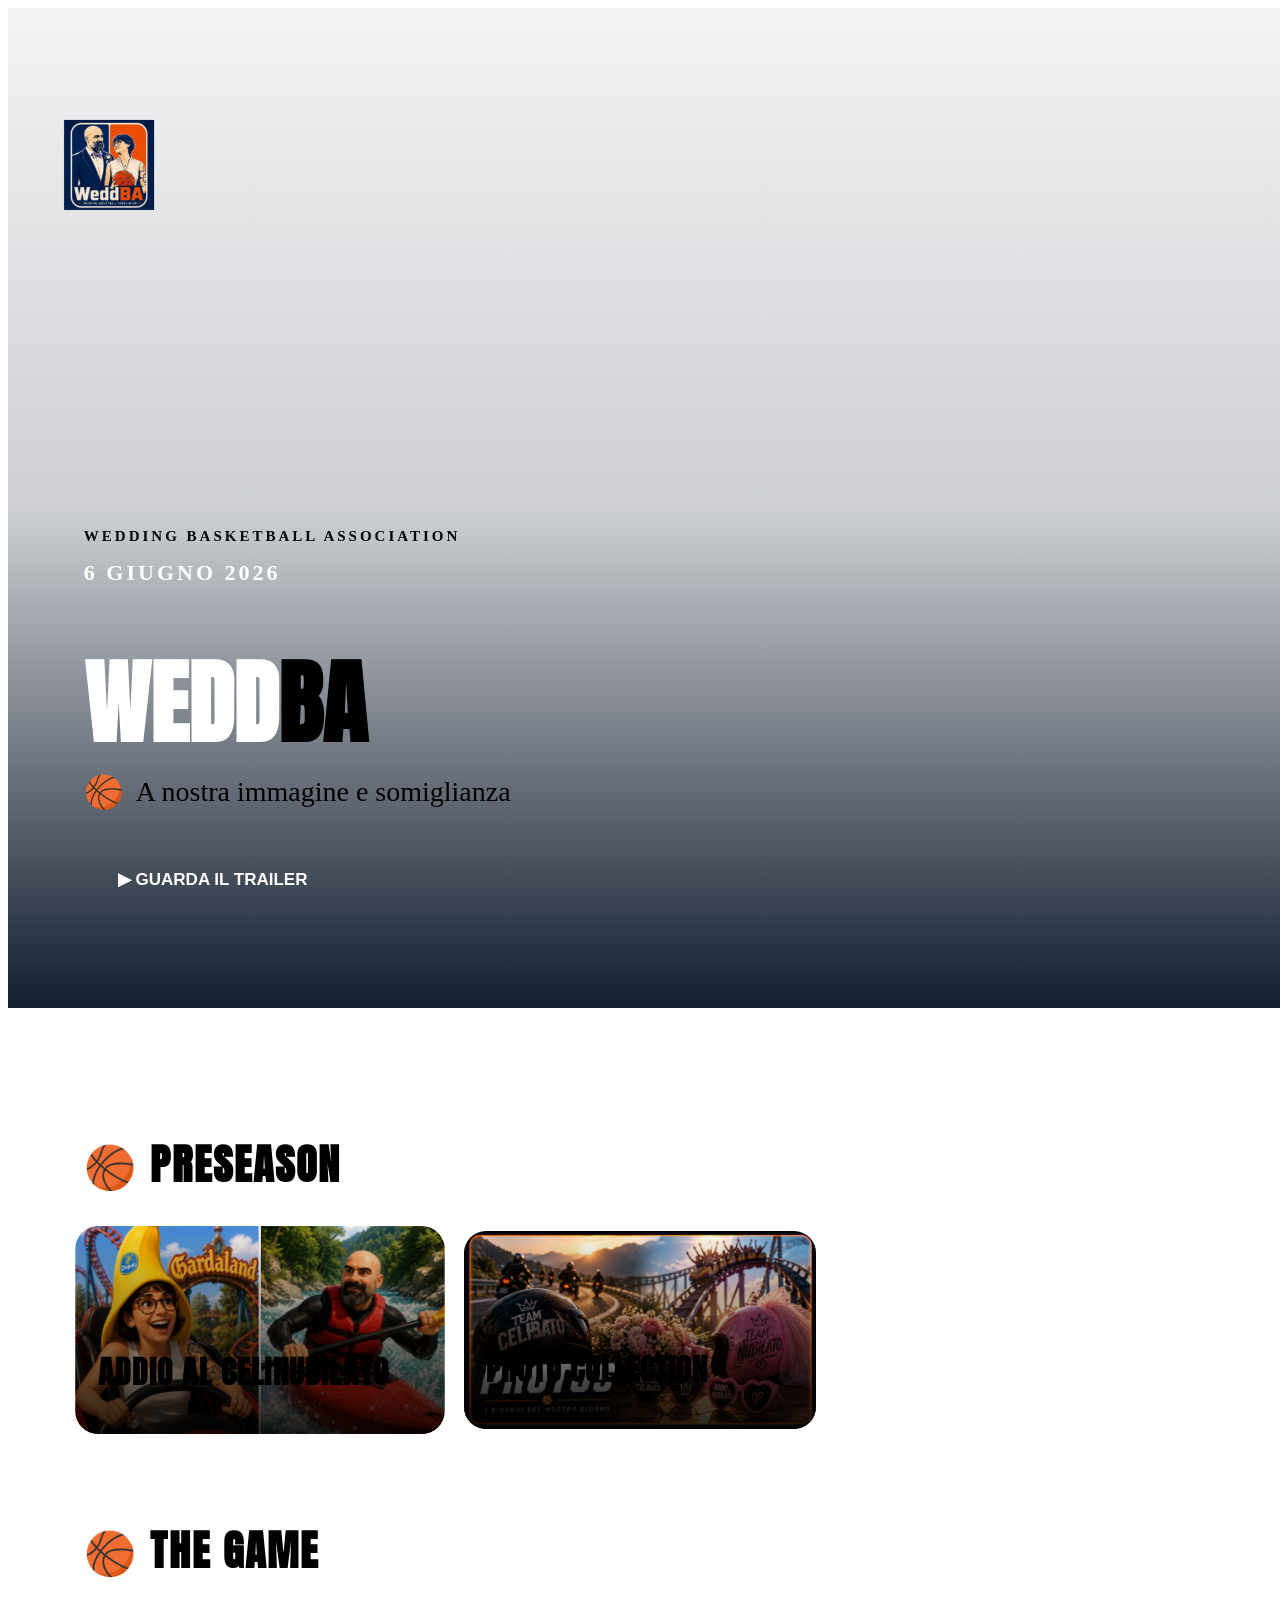
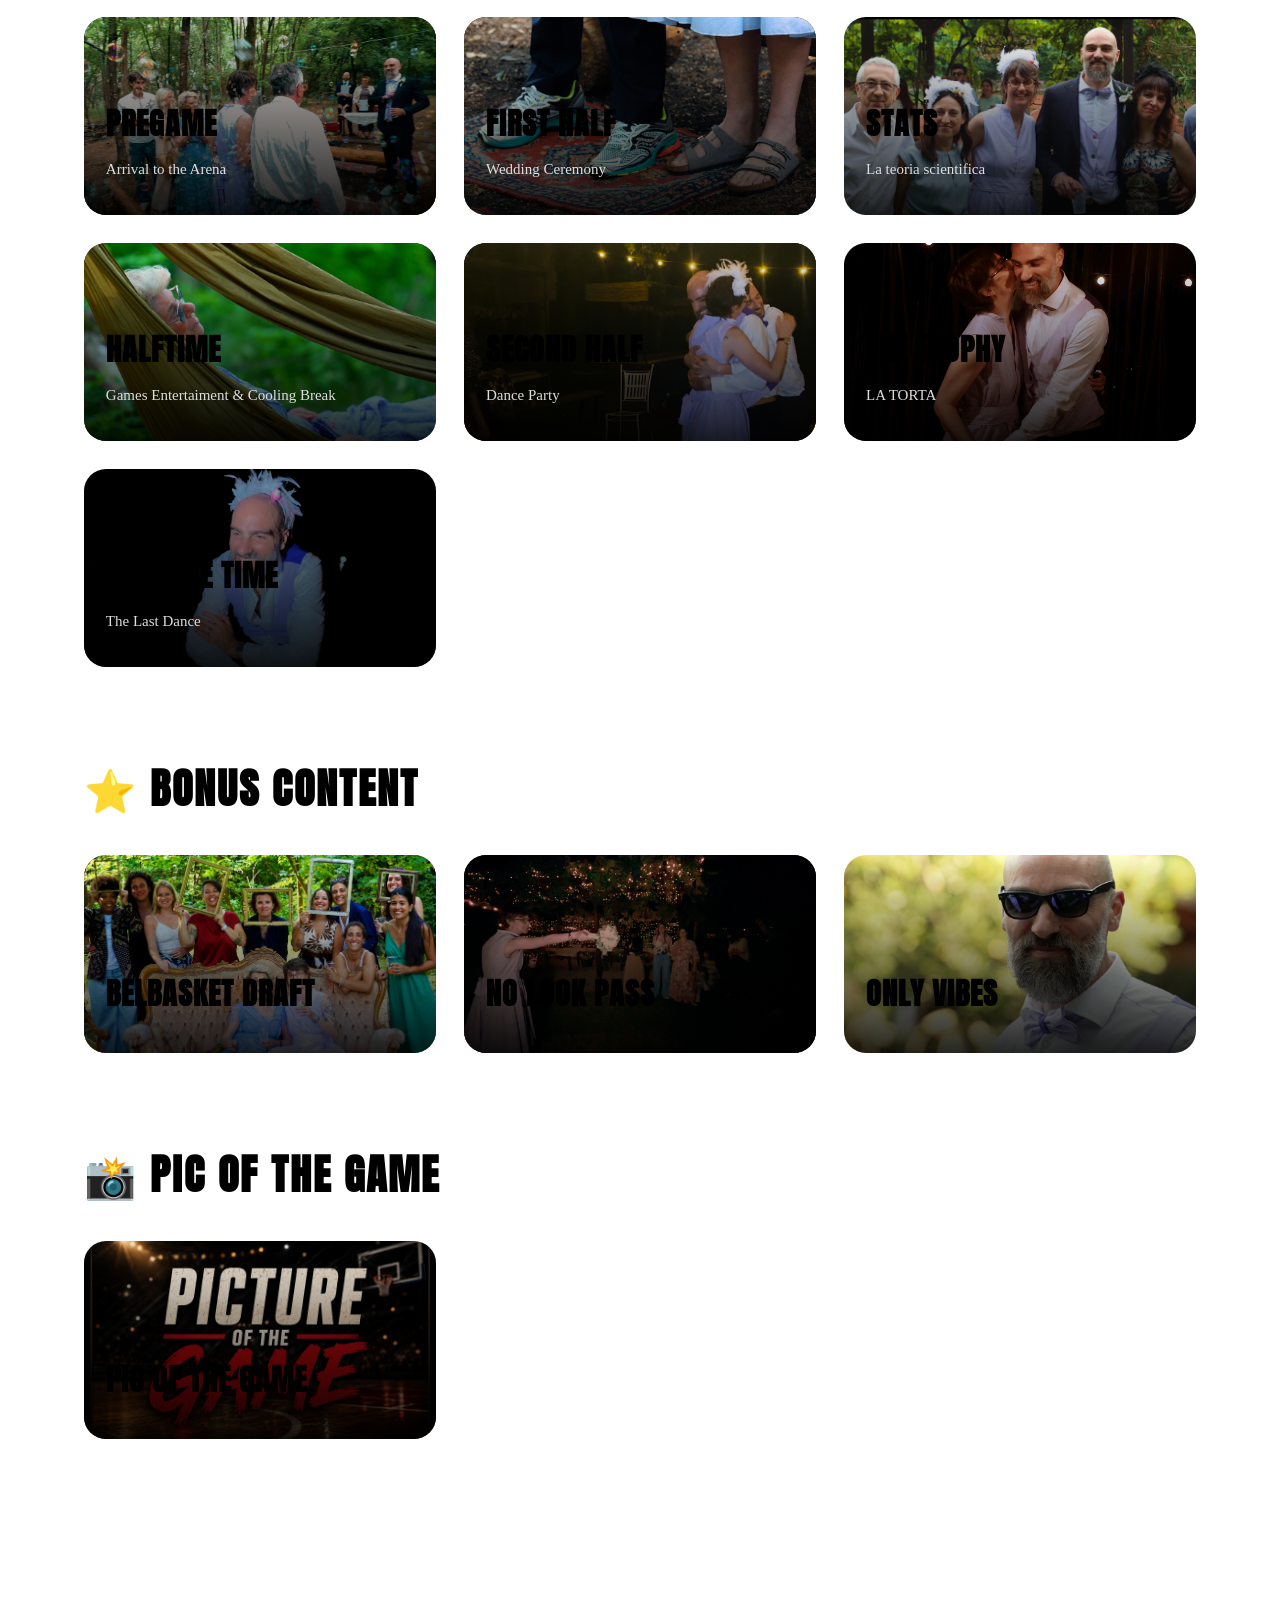
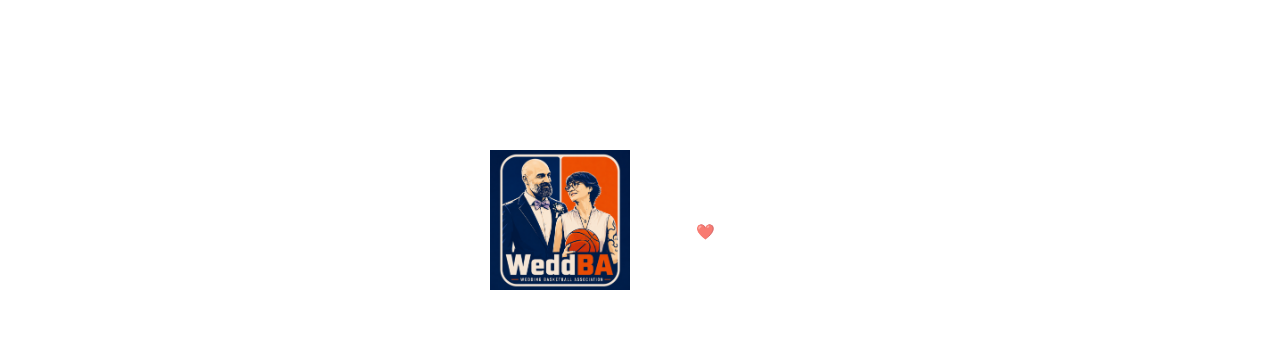
==== commit 92114a1a: "Correzione dimensione logo footer" ====
--- a/index.html
+++ b/index.html
@@ -8,9 +8,7 @@
 
     <title>WeddBA | Chiara & Dario</title>
 
-    <!-- ==========================
-         PWA
-    =========================== -->
+    <!-- PWA -->
 
     <link rel="manifest" href="manifest.json">
 
@@ -24,9 +22,7 @@
 
     <link rel="apple-touch-icon" href="images/icon-192.png">
 
-    <!-- ==========================
-         GOOGLE FONTS
-    =========================== -->
+    <!-- Google Fonts -->
 
     <link rel="preconnect" href="https://fonts.googleapis.com">
 
@@ -34,9 +30,7 @@
 
     <link href="https://fonts.googleapis.com/css2?family=Anton&family=Montserrat:wght@300;400;500;600;700&display=swap" rel="stylesheet">
 
-    <!-- ==========================
-         CSS
-    =========================== -->
+    <!-- CSS -->
 
     <link rel="stylesheet" href="css/style.css">
 
@@ -48,185 +42,187 @@
 
     <link rel="stylesheet" href="css/footer.css">
 
+    <link rel="stylesheet" href="css/pwa.css">
+
     <link rel="stylesheet" href="css/responsive.css">
 
-    <link rel="stylesheet" href="css/pwa.css">
-
 </head>
 
 <body>
 
-<!-- ==========================
-     INSTALL APP
-========================== -->
-
-<div id="install-banner">
-
-    <div>
-
-        🏀 Installa <strong>WeddBA</strong> sul tuo telefono
+    <!-- ==========================
+         INSTALL APP
+    =========================== -->
+
+    <div id="install-banner">
+
+        <div>
+
+            🏀 Installa <strong>WeddBA</strong> sul tuo telefono
+
+        </div>
+
+        <button id="install-btn">
+
+            Installa
+
+        </button>
 
     </div>
 
-    <button id="install-btn">
-
-        Installa
-
-    </button>
-
-</div>
-
-<!-- ==========================
-     HEADER
-========================== -->
-
-<header id="header">
-
-    <div class="logo">
-
-        <img src="images/logo.png" alt="WeddBA">
-
-    </div>
-
-</header>
-
-<!-- ==========================
-     HERO
-========================== -->
-
-<section class="hero">
-
-    <div class="hero-content">
-
-        <span class="league">
-
-            WEDDING BASKETBALL ASSOCIATION
-
-        </span>
-
-        <div class="hero-date">
-
-            24 LUGLIO 2026
-
-        </div>
-
-        <h1 class="hero-title">
-
-            <span class="w">W</span><span class="edd">edd</span><span class="ba">BA</span>
-
-        </h1>
-
-        <p class="hero-subtitle">
-
-            <span class="ball">🏀</span>
-
-            A nostra immagine e somiglianza
-
-        </p>
-
-        <button class="hero-button">
-
-            ▶ GUARDA IL TRAILER
-
-        </button>
-
-    </div>
-
-</section>
-
-<!-- ==========================
-     CATEGORIE
-========================== -->
-
-<section id="categories" class="categories">
-
-    <div id="categoriesContainer"></div>
-
-</section>
-
-<!-- ==========================
-     FOOTER
-========================== -->
-
-<footer class="footer">
-
-    <img src="images/logo.png"
-
-         class="footer-logo"
-
-         alt="WeddBA">
-
-    <div class="footer-text">
-
-        <p>WeddBA · Wedding Basketball Association</p>
-
-        <p>Chiara ❤️ Dario · 24 Luglio 2026</p>
-
-    </div>
-
-</footer>
-
-<!-- ==========================
-     SCRIPT
-========================== -->
-
-<script src="data.js"></script>
-
-<script src="script.js"></script>
-
-<script src="install.js"></script>
-
-<script>
-
-window.addEventListener("load",()=>{
-
-    const target=sessionStorage.getItem("returnTo");
-
-    if(target){
-
-        setTimeout(()=>{
-
-            const card=document.getElementById(target);
-
-            if(card){
-
-                card.scrollIntoView({
-
-                    behavior:"smooth",
-
-                    block:"center"
-
-                });
-
-            }
-
-        },200);
+    <!-- ==========================
+         HEADER
+    =========================== -->
+
+    <header id="header">
+
+        <div class="logo">
+
+            <img src="images/logo.png" alt="WeddBA">
+
+        </div>
+
+    </header>
+
+    <!-- ==========================
+         HERO
+    =========================== -->
+
+    <section class="hero">
+
+        <div class="overlay"></div>
+
+        <div class="hero-content">
+
+            <span class="league">
+
+                WEDDING BASKETBALL ASSOCIATION
+
+            </span>
+
+            <div class="hero-date">
+
+               6 GIUGNO 2026
+
+            </div>
+
+            <h1 class="hero-title">
+
+                <span class="w">W</span><span class="edd">edd</span><span class="ba">BA</span>
+
+            </h1>
+
+            <p class="hero-subtitle">
+
+                <span class="ball">🏀</span>
+
+                A nostra immagine e somiglianza
+
+            </p>
+
+            <button class="hero-button">
+
+                ▶ GUARDA IL TRAILER
+
+            </button>
+
+        </div>
+
+    </section>
+
+    <!-- ==========================
+         CATEGORIE
+    =========================== -->
+
+    <section id="categories" class="categories">
+
+        <div id="categoriesContainer"></div>
+
+    </section>
+
+    <!-- ==========================
+         FOOTER
+    =========================== -->
+
+    <footer class="footer">
+
+        <img src="images/logo.png"
+
+             class="footer-logo"
+
+             alt="WeddBA">
+
+        <div class="footer-text">
+
+            <p>WeddBA · Wedding Basketball Association</p>
+
+            <p>Chiara ❤️ Dario · 6 giugno 2026</p>
+
+        </div>
+
+    </footer>
+
+    <!-- ==========================
+         JAVASCRIPT
+    =========================== -->
+
+    <script src="data.js"></script>
+
+    <script src="script.js"></script>
+
+    <script src="install.js"></script>
+
+    <script>
+
+    window.addEventListener("load",()=>{
+
+        const target=sessionStorage.getItem("returnTo");
+
+        if(target){
+
+            setTimeout(()=>{
+
+                const card=document.getElementById(target);
+
+                if(card){
+
+                    card.scrollIntoView({
+
+                        behavior:"smooth",
+
+                        block:"center"
+
+                    });
+
+                }
+
+            },200);
+
+        }
+
+    });
+
+    document.querySelector(".hero-button").addEventListener("click",()=>{
+
+        window.location.href="player.html?video=wLTiqjkjbIs";
+
+    });
+
+    if("serviceWorker" in navigator){
+
+        window.addEventListener("load",()=>{
+
+            navigator.serviceWorker.register("./sw.js")
+
+            .then(()=>console.log("🏀 WeddBA Ready"))
+
+            .catch(console.error);
+
+        });
 
     }
 
-});
-
-document.querySelector(".hero-button").addEventListener("click",()=>{
-
-    window.location.href="player.html?video=wLTiqjkjbIs";
-
-});
-
-if("serviceWorker" in navigator){
-
-    window.addEventListener("load",()=>{
-
-        navigator.serviceWorker.register("./sw.js")
-
-        .then(()=>console.log("🏀 WeddBA Ready"))
-
-        .catch(console.error);
-
-    });
-
-}
-
-</script>
+    </script>
 
 </body>
 
--- a/css/header.css
+++ b/css/header.css
@@ -0,0 +1,45 @@
+/* =====================================================
+   WEDDBA
+   HEADER
+===================================================== */
+
+#header{
+
+    position:fixed;
+
+    top:0;
+    left:0;
+
+    width:100%;
+
+    padding:20px 5%;
+
+    display:flex;
+
+    justify-content:space-between;
+
+    align-items:center;
+
+    z-index:1000;
+
+    transition:.35s;
+
+}
+
+.logo{
+
+    display:flex;
+
+    align-items:center;
+
+}
+
+.logo img{
+
+    width:90px;
+
+    height:auto;
+
+    display:block;
+
+}
--- a/css/hero.css
+++ b/css/hero.css
@@ -0,0 +1,169 @@
+/* =====================================================
+   WEDDBA
+   HERO
+===================================================== */
+
+.hero{
+
+    position:relative;
+
+    width:100%;
+
+    min-height:100vh;
+
+    display:flex;
+
+    align-items:flex-end;
+
+    padding:0 6% 100px;
+
+    overflow:hidden;
+
+    background:url("../images/hero.jpg") center center/cover no-repeat;
+
+}
+
+.overlay{
+
+    position:absolute;
+
+    inset:0;
+
+    background:linear-gradient(
+        to top,
+        rgba(7,18,36,.95),
+        rgba(7,18,36,.20),
+        rgba(7,18,36,.05)
+    );
+
+}
+
+.hero-content{
+
+    position:relative;
+
+    z-index:2;
+
+    max-width:700px;
+
+}
+
+.league{
+
+    display:inline-block;
+
+    margin-bottom:15px;
+
+    color:var(--orange);
+
+    font-size:15px;
+
+    letter-spacing:3px;
+
+    font-weight:700;
+
+    text-transform:uppercase;
+
+}
+
+.hero-date{
+
+    font-size:22px;
+
+    font-weight:700;
+
+    color:#fff;
+
+    letter-spacing:3px;
+
+    margin-bottom:15px;
+
+}
+
+.hero-title{
+
+    font-family:'Anton',sans-serif;
+
+    font-size:110px;
+
+    line-height:.9;
+
+    text-transform:uppercase;
+
+    margin-bottom:25px;
+
+}
+
+.hero-title .w{
+
+    color:#fff;
+
+}
+
+.hero-title .edd{
+
+    color:#fff;
+
+}
+
+.hero-title .ba{
+
+    color:var(--orange);
+
+}
+
+.hero-subtitle{
+
+    display:flex;
+
+    align-items:center;
+
+    gap:12px;
+
+    font-size:28px;
+
+    margin-bottom:40px;
+
+}
+
+.ball{
+
+    font-size:32px;
+
+}
+
+.hero-button{
+
+    display:inline-flex;
+
+    align-items:center;
+
+    gap:12px;
+
+    padding:18px 34px;
+
+    border:none;
+
+    border-radius:50px;
+
+    background:var(--orange);
+
+    color:#fff;
+
+    font-weight:700;
+
+    font-size:17px;
+
+    cursor:pointer;
+
+    transition:.3s;
+
+}
+
+.hero-button:hover{
+
+    transform:translateY(-3px);
+
+    box-shadow:0 10px 30px rgba(255,120,0,.35);
+
+}
--- a/css/cards.css
+++ b/css/cards.css
@@ -0,0 +1,232 @@
+/* =====================================================
+   WEDDBA
+   CARDS
+===================================================== */
+
+
+/* ==========================
+   SEZIONI
+========================== */
+
+.categories{
+
+    padding:90px 6%;
+
+}
+
+.season-section{
+
+    margin-bottom:90px;
+
+}
+
+.section-title-custom{
+
+    display:flex;
+
+    align-items:center;
+
+    gap:14px;
+
+    margin-bottom:35px;
+
+    font-family:'Anton',sans-serif;
+
+    font-size:42px;
+
+    letter-spacing:2px;
+
+    text-transform:uppercase;
+
+}
+
+
+/* ==========================
+   GRID
+========================== */
+
+.cards-grid{
+
+    display:grid;
+
+    grid-template-columns:repeat(auto-fill,minmax(320px,1fr));
+
+    gap:28px;
+
+}
+
+
+/* ==========================
+   CARD
+========================== */
+
+.category{
+
+    position:relative;
+
+    overflow:hidden;
+
+    border-radius:22px;
+
+    cursor:pointer;
+
+    transition:.35s;
+
+    background:#111;
+
+}
+
+.category:hover{
+
+    transform:translateY(-8px);
+
+    box-shadow:0 20px 45px rgba(0,0,0,.45);
+
+}
+
+
+/* ==========================
+   IMMAGINE
+========================== */
+
+.category img{
+
+    width:100%;
+
+    aspect-ratio:16/9;
+
+    object-fit:cover;
+
+    display:block;
+
+    transition:.4s;
+
+}
+
+.category:hover img{
+
+    transform:scale(1.05);
+
+}
+
+
+/* ==========================
+   OVERLAY
+========================== */
+
+.category::after{
+
+    content:"";
+
+    position:absolute;
+
+    inset:0;
+
+    background:linear-gradient(
+
+        transparent,
+
+        rgba(0,0,0,.85)
+
+    );
+
+}
+
+
+/* ==========================
+   TESTO
+========================== */
+
+.category-content{
+
+    position:absolute;
+
+    left:0;
+
+    right:0;
+
+    bottom:0;
+
+    z-index:2;
+
+    padding:22px;
+
+}
+
+.category-content h3{
+
+    font-family:'Anton',sans-serif;
+
+    font-size:30px;
+
+    letter-spacing:1px;
+
+    margin-bottom:6px;
+
+}
+
+.category-content p{
+
+    font-size:15px;
+
+    color:#ddd;
+
+}
+
+
+/* ==========================
+   PLAY
+========================== */
+
+.play-icon{
+
+    position:absolute;
+
+    top:50%;
+
+    left:50%;
+
+    transform:translate(-50%,-50%);
+
+    width:70px;
+
+    height:70px;
+
+    border-radius:50%;
+
+    background:rgba(0,0,0,.55);
+
+    display:flex;
+
+    justify-content:center;
+
+    align-items:center;
+
+    font-size:30px;
+
+    opacity:0;
+
+    transition:.3s;
+
+    z-index:3;
+
+}
+
+.category:hover .play-icon{
+
+    opacity:1;
+
+}
+
+
+/* ==========================
+   TV MODE
+========================== */
+
+.category.focused{
+
+    transform:scale(1.05);
+
+    border:3px solid var(--gold);
+
+}
--- a/css/footer.css
+++ b/css/footer.css
@@ -1,33 +1,46 @@
-/* ==========================
+/* =====================================================
+   WEDDBA
    FOOTER
-========================== */
+===================================================== */
 
 .footer{
 
-    display:flex;
-    justify-content:center;
-    align-items:center;
-    gap:18px;
-
-    padding:45px 8%;
+    width:100%;
 
     margin-top:90px;
 
+    padding:40px 6%;
+
+    display:flex;
+
+    justify-content:center;
+
+    align-items:center;
+
+    gap:18px;
+
     border-top:1px solid rgba(255,255,255,.08);
+
+    background:rgba(255,255,255,.02);
+
+    backdrop-filter:blur(10px);
 
 }
 
+/* ==========================
+   LOGO
+========================== */
+
 .footer-logo{
+    width:140px;
+    height:auto;
+    display:block;
+    flex-shrink:0;
+}
 
-    width:46px !important;
-
-    height:auto;
-
-    display:block;
-
-    flex-shrink:0;
-
-}
+/* ==========================
+   TESTO
+========================== */
 
 .footer-text{
 
@@ -35,14 +48,30 @@
 
     flex-direction:column;
 
+    gap:4px;
+
 }
 
 .footer-text p{
 
     margin:0;
 
-    color:rgba(255,255,255,.7);
+    color:rgba(255,255,255,.70);
 
     font-size:15px;
 
-}+    line-height:1.4;
+
+    letter-spacing:.5px;
+
+}
+
+.footer-text p:first-child{
+
+    color:#ffffff;
+
+    font-weight:600;
+
+}
+
+/*
--- a/css/pwa.css
+++ b/css/pwa.css
@@ -0,0 +1,100 @@
+/* =====================================================
+   WEDDBA
+   PWA
+===================================================== */
+
+
+/* ==========================
+   INSTALL BANNER
+========================== */
+
+#install-banner{
+
+    position:fixed;
+
+    left:20px;
+
+    right:20px;
+
+    bottom:20px;
+
+    display:none;
+
+    justify-content:space-between;
+
+    align-items:center;
+
+    gap:20px;
+
+    padding:18px 22px;
+
+    border-radius:18px;
+
+    background:rgba(7,18,36,.96);
+
+    border:2px solid rgba(255,122,0,.45);
+
+    backdrop-filter:blur(14px);
+
+    box-shadow:0 15px 35px rgba(0,0,0,.35);
+
+    z-index:99999;
+
+}
+
+#install-banner div{
+
+    color:#fff;
+
+    font-size:15px;
+
+    font-weight:500;
+
+    line-height:1.4;
+
+}
+
+
+/* ==========================
+   BUTTON
+========================== */
+
+#install-btn{
+
+    border:none;
+
+    outline:none;
+
+    cursor:pointer;
+
+    padding:14px 26px;
+
+    border-radius:14px;
+
+    background:linear-gradient(
+        135deg,
+        #ff7a00,
+        #ffb347
+    );
+
+    color:#fff;
+
+    font-size:15px;
+
+    font-weight:700;
+
+    transition:.3s;
+
+    flex-shrink:0;
+
+}
+
+#install-btn:hover{
+
+    transform:translateY(-2px);
+
+    box-shadow:0 10px 25px rgba(255,122,0,.35);
+
+}
+
+#
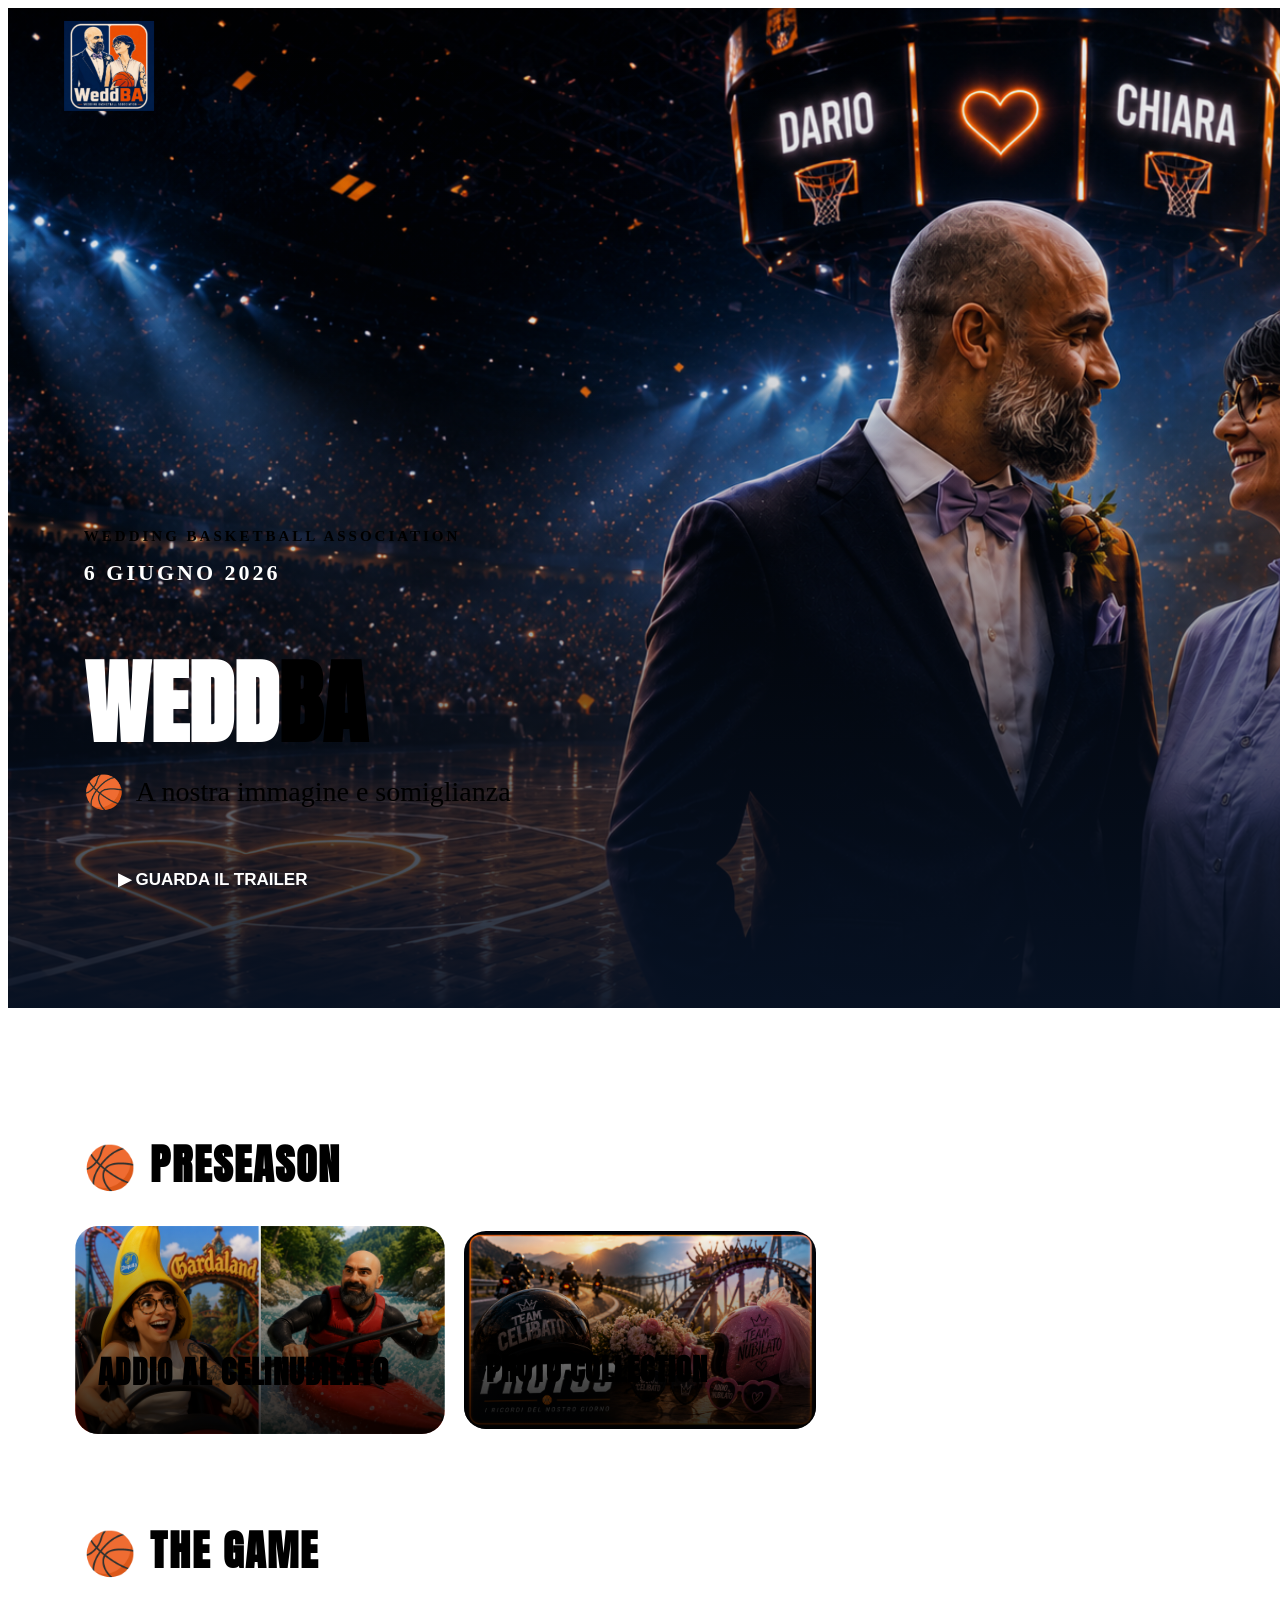
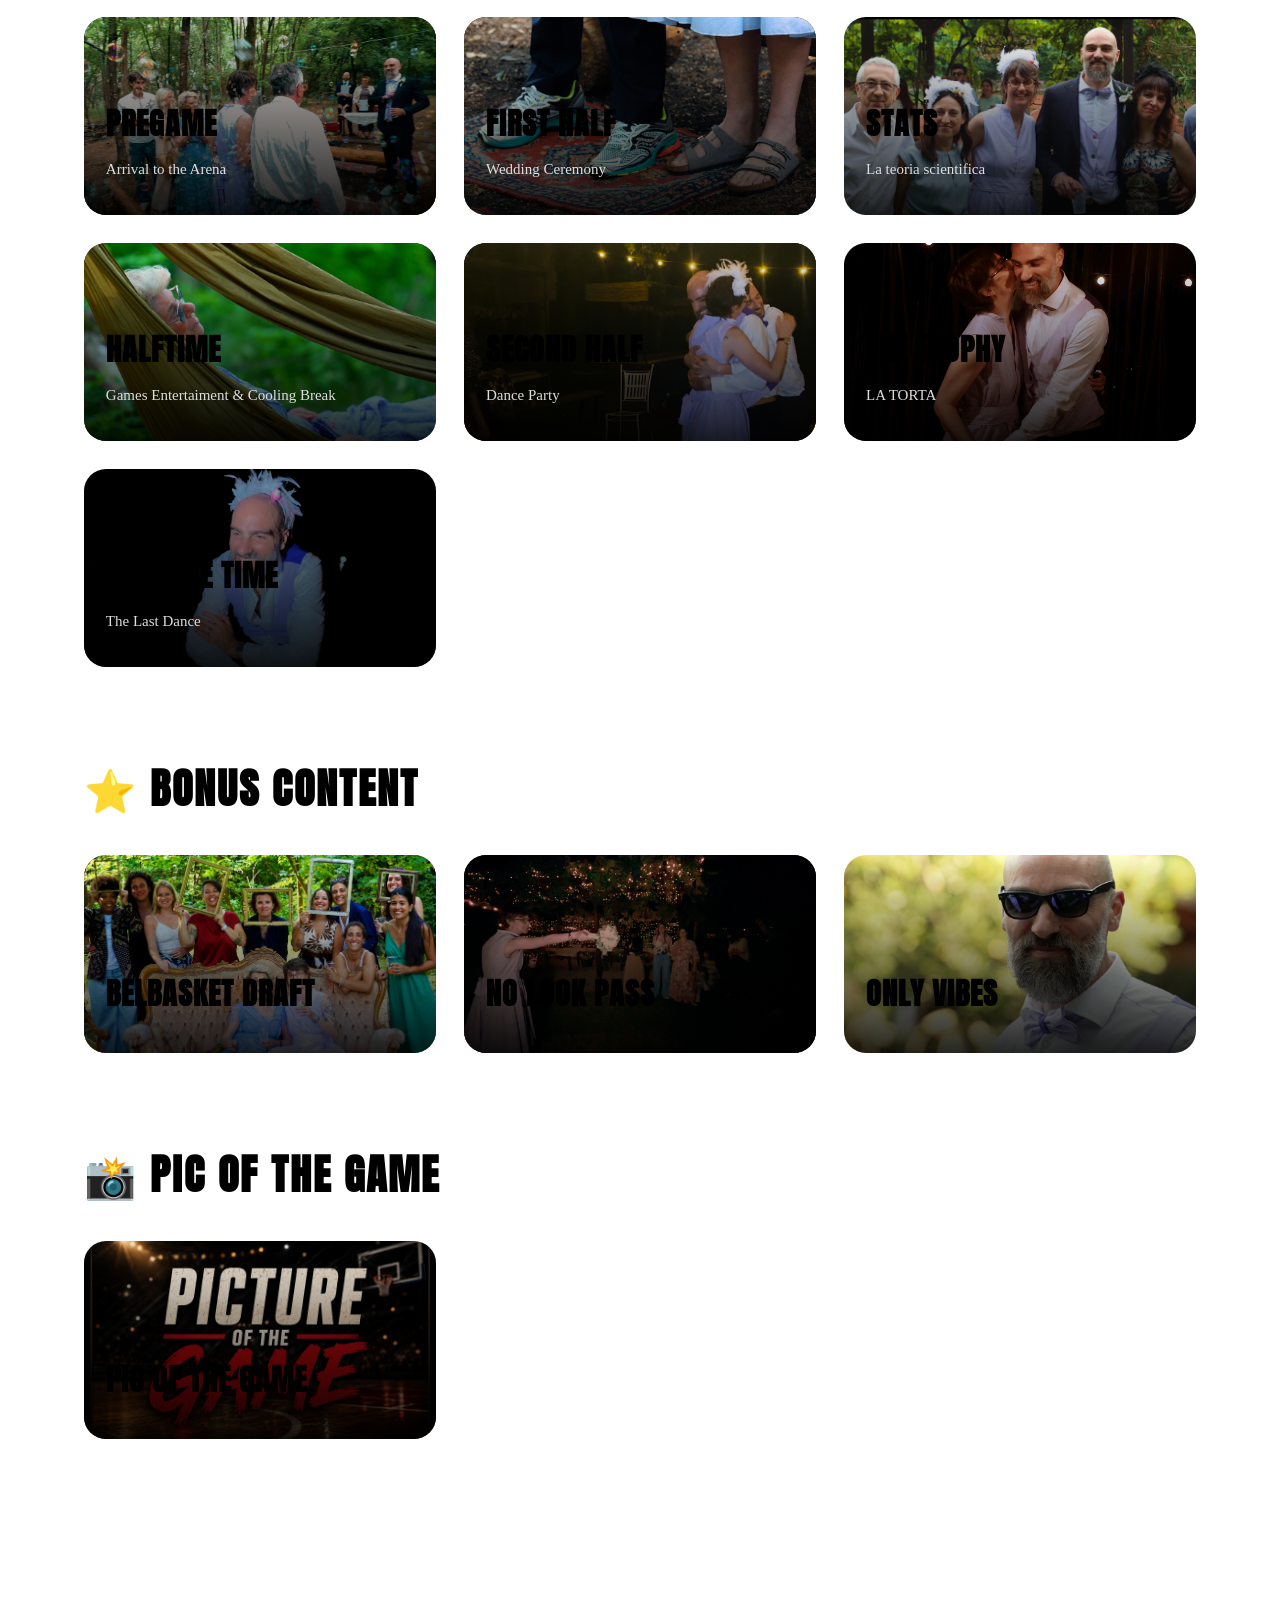
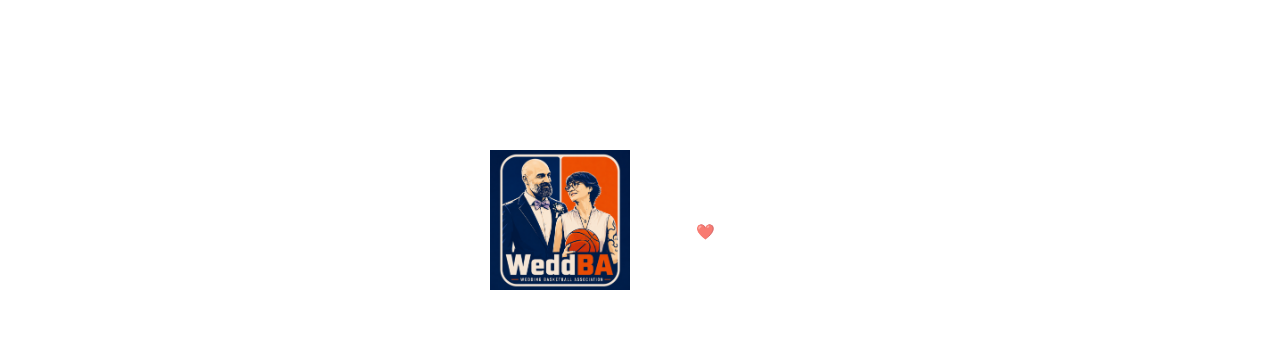
==== commit 97f94240: "Update service worker cache" ====
--- a/index.html
+++ b/index.html
@@ -102,7 +102,7 @@
 
             <div class="hero-date">
 
-               6 GIUGNO 2026
+            6 GIUGNO 2026
 
             </div>
 
--- a/css/hero.css
+++ b/css/hero.css
@@ -19,7 +19,7 @@
 
     overflow:hidden;
 
-    background:url("../images/hero.jpg") center center/cover no-repeat;
+    background:url("../images/hero.png") center center/cover no-repeat;
 
 }
 
